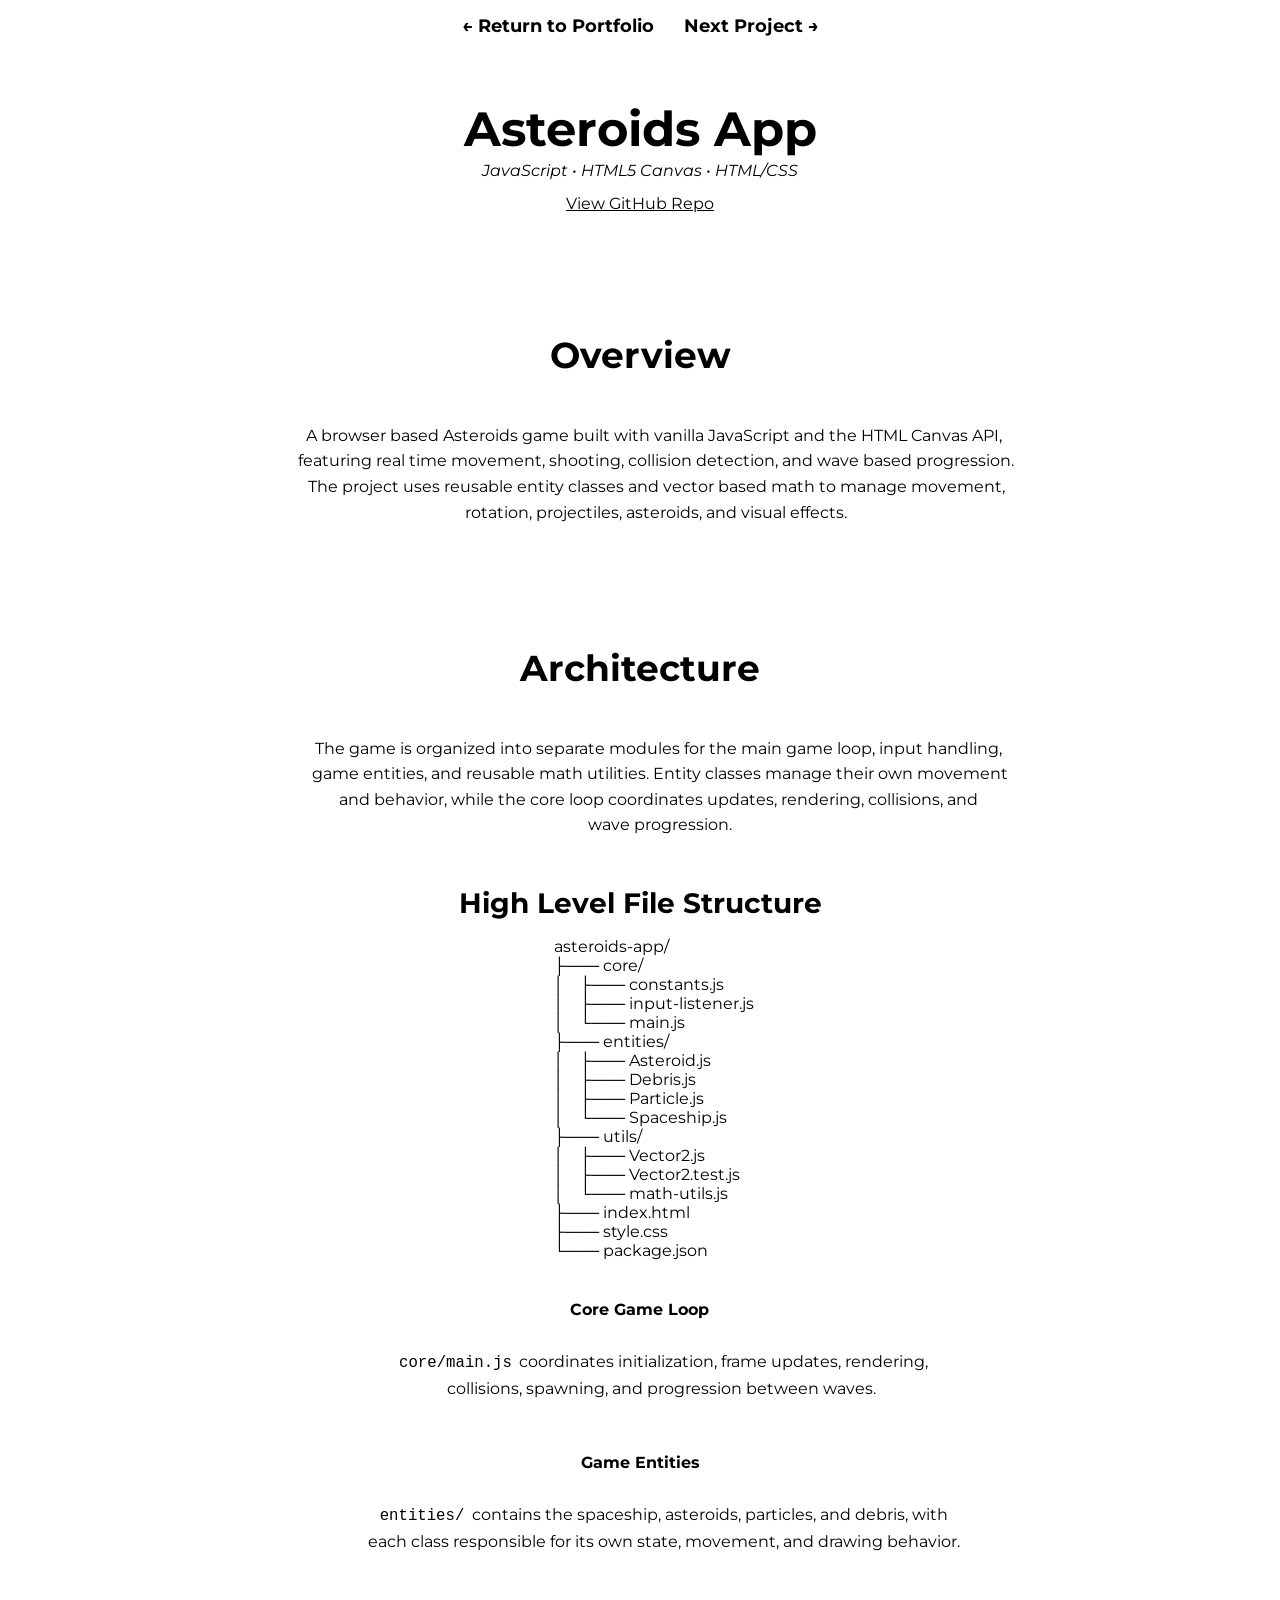
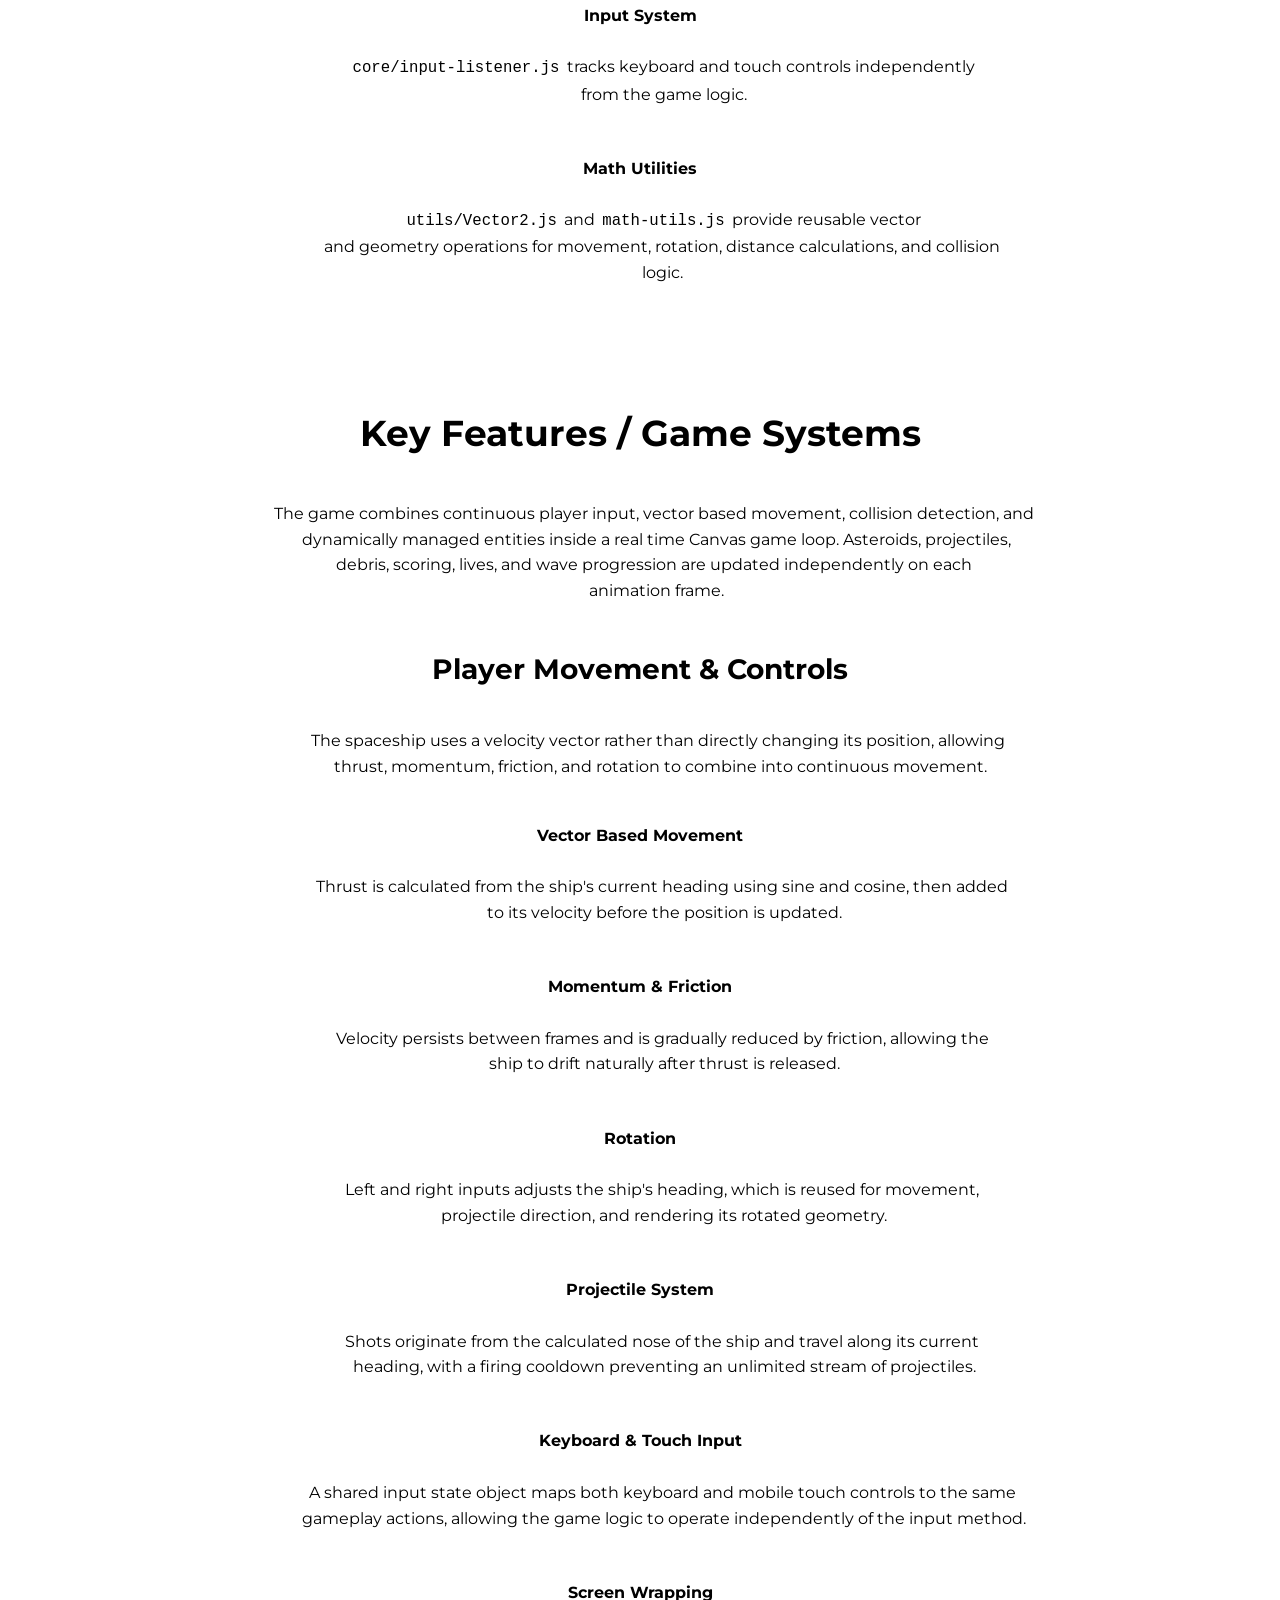
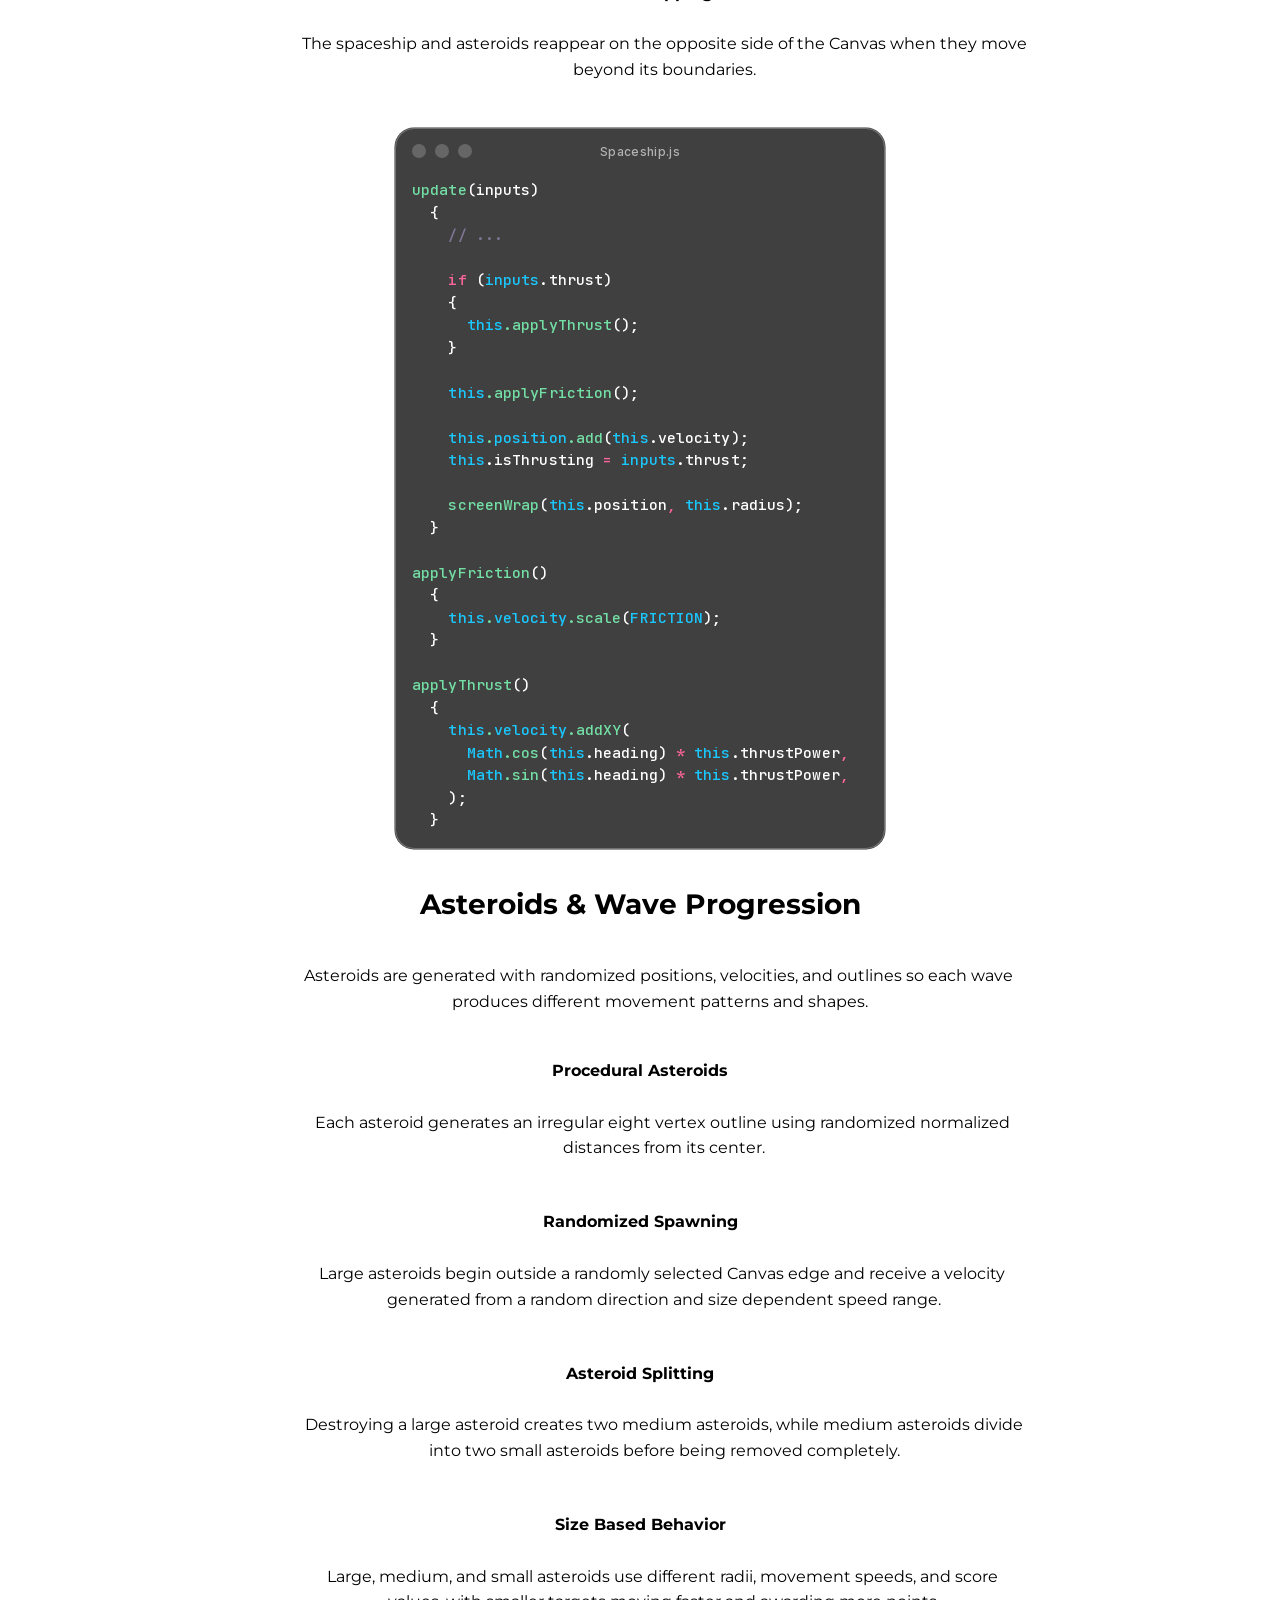
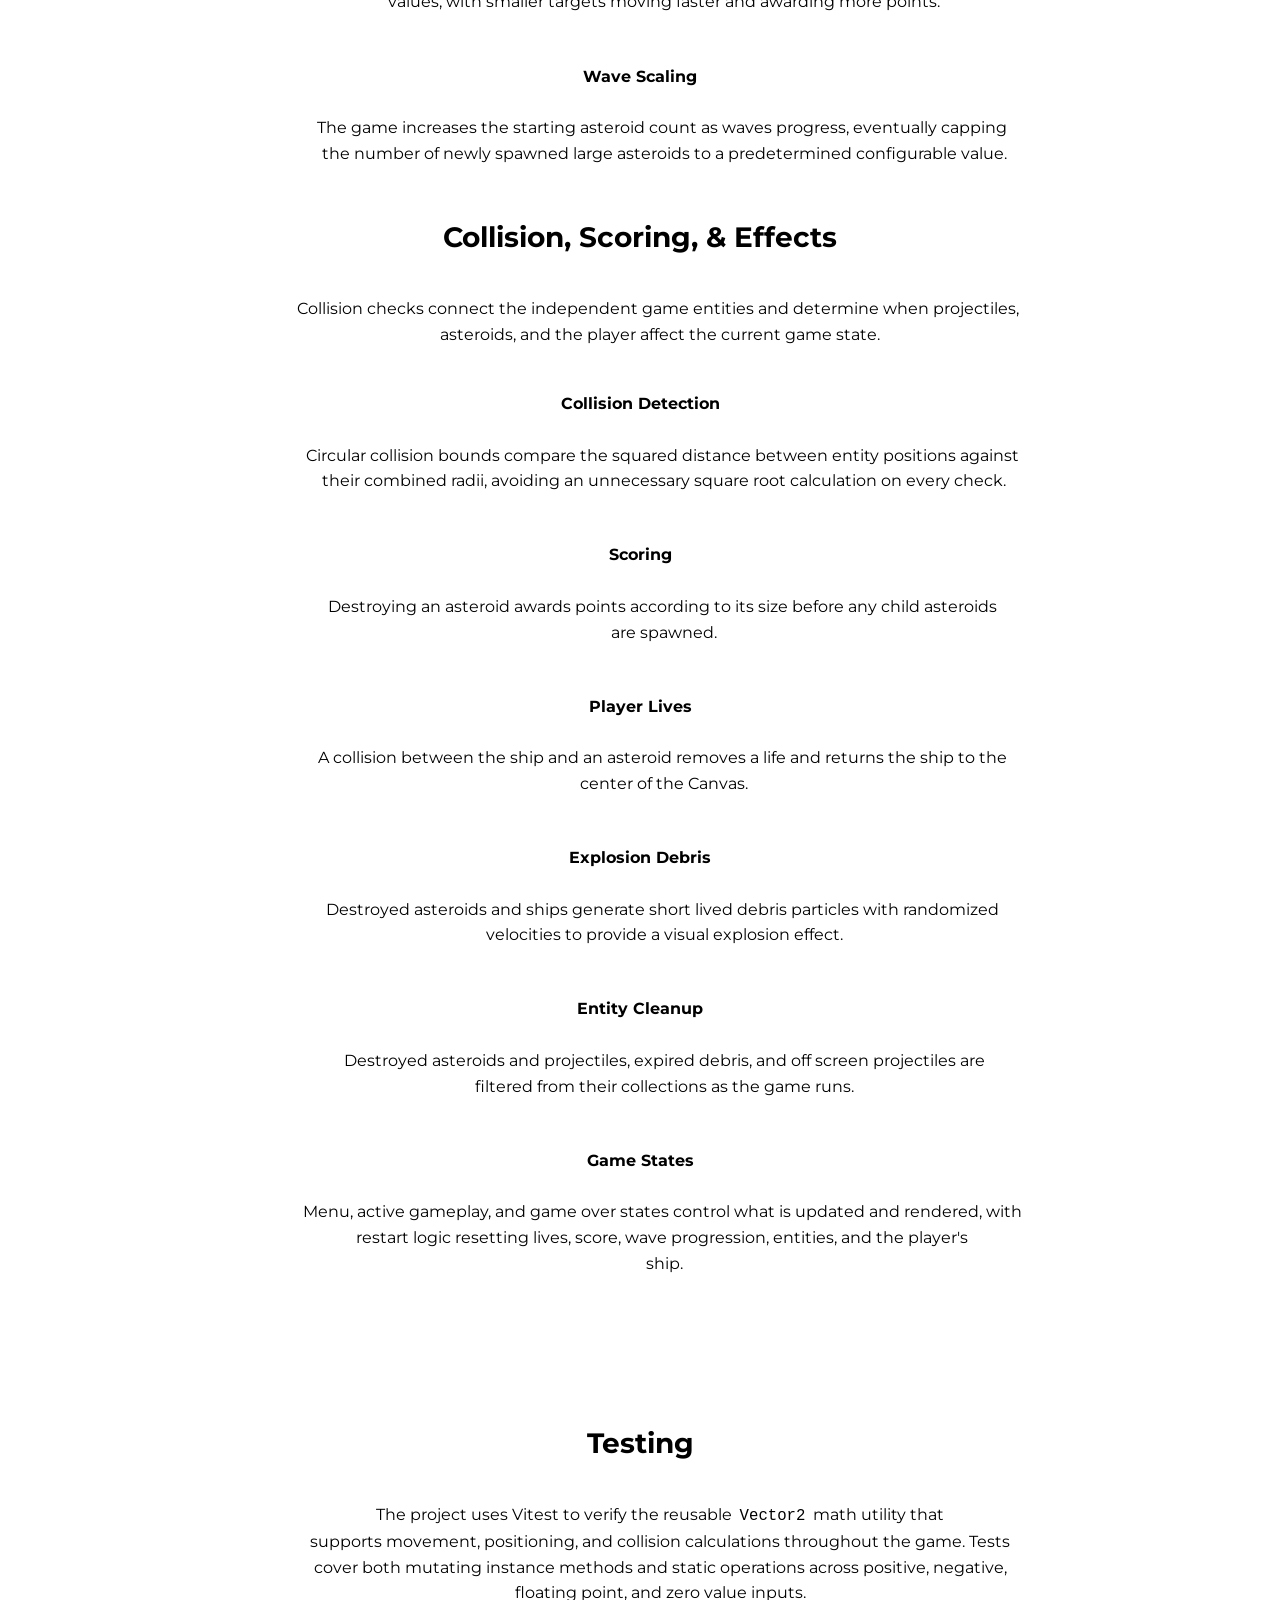
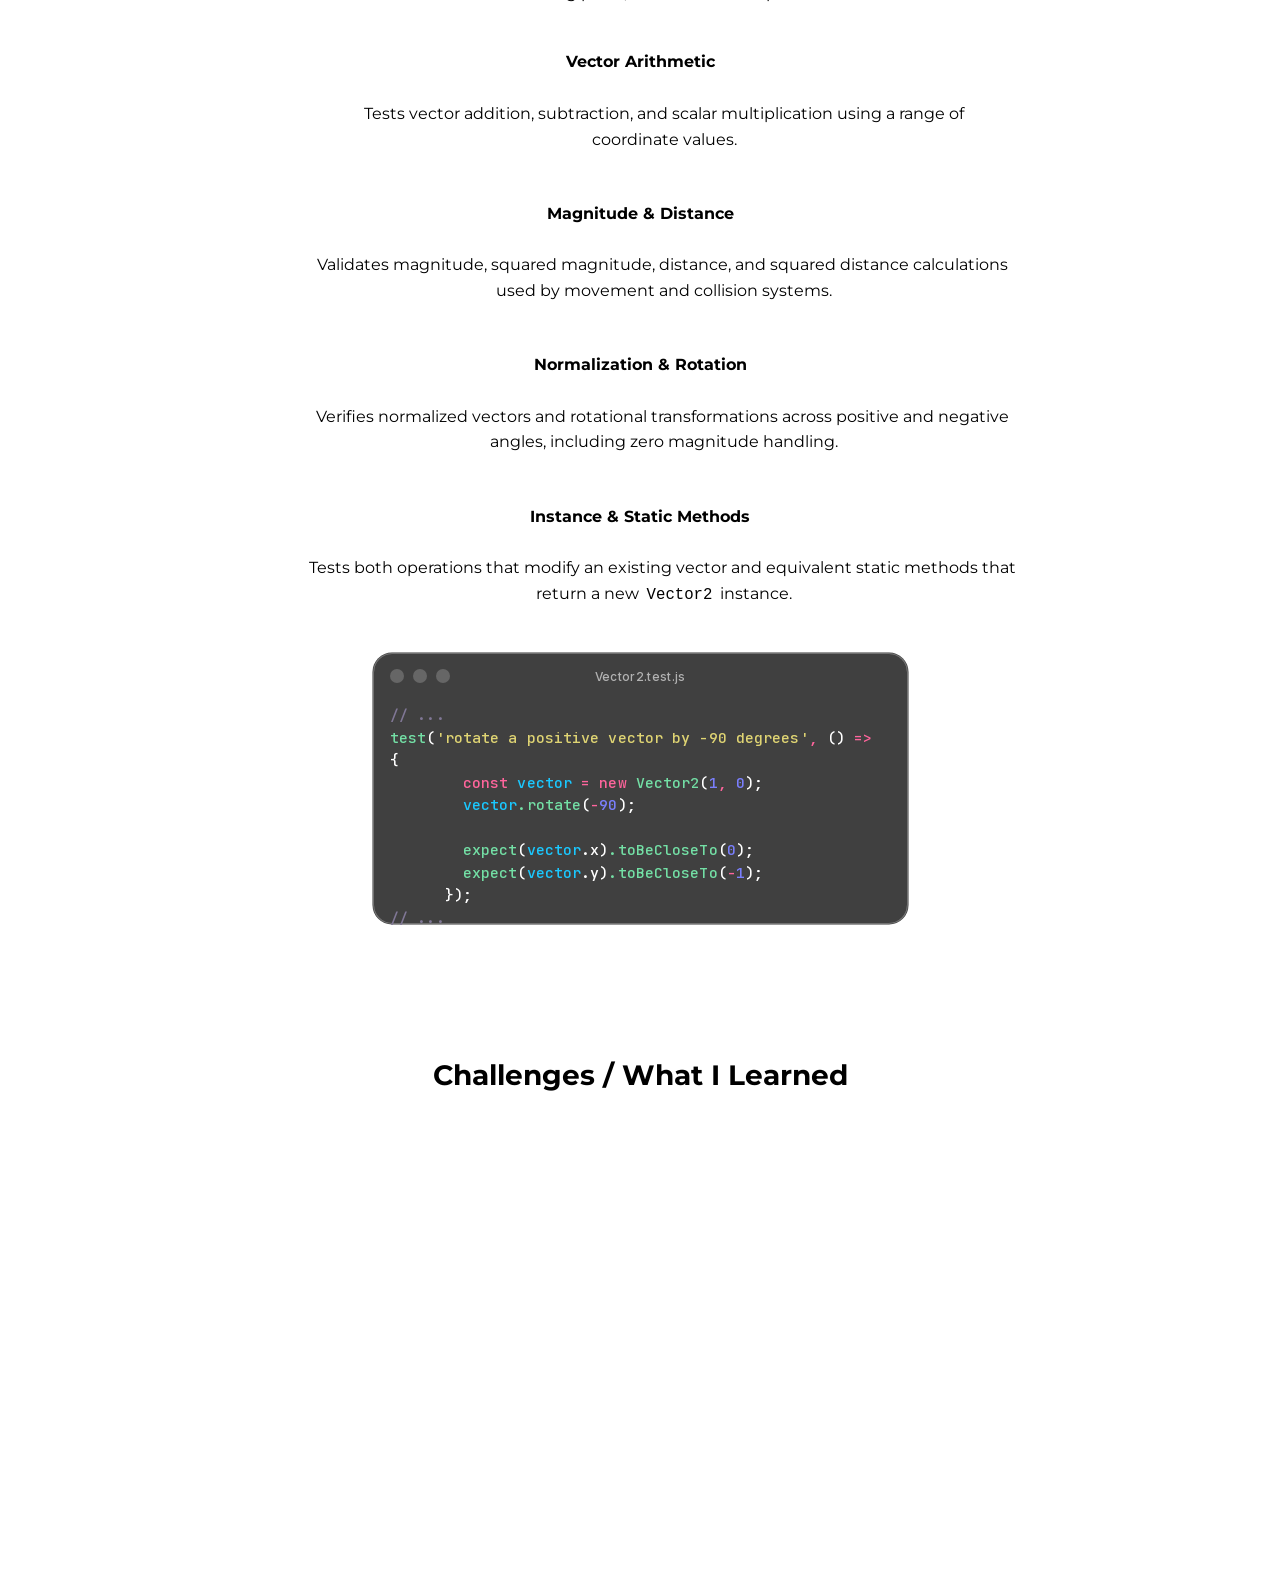
==== asteroids-app.html @ a0d10f57 "end of work session, implemented 2 new project pages." ====
<!DOCTYPE html>
<html lang="en">
  <head>
  <meta charset="utf-8">
  <title>Adrien Ponce Portfolio</title>
  <meta name="description" content="">
  <meta name="viewport" content="width=device-width, initial-scale=1.0">
  <link rel="preconnect" href="https://fonts.googleapis.com">
  <link rel="preconnect" href="https://fonts.gstatic.com" crossorigin>
  <link href="https://fonts.googleapis.com/css2?family=Montserrat&display=swap" rel="stylesheet">
  <link rel="stylesheet" href="css/base.css">
  <link rel="stylesheet" href="css/projects.css">
  </head>
  <body id="top">
    <nav> 
      <ul class="nav-links">
        <li>
          <a href="index.html">← Return to Portfolio</a>
        </li>
        <li>
          <a href="">Next Project →</a>
        </li>
      </ul>
    </nav>

    <header class="section centered-section header">
      <h1>Asteroids App</h1>
      <p><i>JavaScript • HTML5 Canvas • HTML/CSS</i></p>
      <span class="quick-links">
        <a 
          href="https://github.com/ponceae/asteroids-app" 
          target="_blank" 
          rel="noopener noreferrer"
        >
          View GitHub Repo
        </a>
      </span>
      <!-- <video autoplay muted loop playsinline>
        <source src="src/media/cli_blackjack_short_demo.mp4">
      </video> -->
    </header>

    <section class="section centered-section overview">
      <h2>Overview</h2>
      <p>
        A browser based Asteroids game built with vanilla JavaScript and the HTML Canvas API, 
        featuring real time movement, shooting, collision detection, and wave based progression.
        The project uses reusable entity classes and vector based math to manage movement,
        rotation, projectiles, asteroids, and visual effects.
      </p>
    </section>

    <section class="section centered-section architecture">
      <div class="feature-group">
        <h2>Architecture</h2>
        <p>
          The game is organized into separate modules for the main game loop, input handling, 
          game entities, and reusable math utilities. Entity classes manage their own movement
          and behavior, while the core loop coordinates updates, rendering, collisions, and 
          wave progression.
        </p>

        <h3>High Level File Structure</h3>
      <pre class="pre-format">
        asteroids-app/
        ├─── core/
        │    ├─── constants.js 
        │    ├─── input-listener.js 
        │    └─── main.js
        ├─── entities/ 
        │    ├─── Asteroid.js 
        │    ├─── Debris.js 
        │    ├─── Particle.js 
        │    └─── Spaceship.js 
        ├─── utils/
        │    ├─── Vector2.js 
        │    ├─── Vector2.test.js 
        │    └─── math-utils.js
        ├─── index.html 
        ├─── style.css 
        └─── package.json
      </pre>
        <div class="feature-item">
          <h4>Core Game Loop</h4>
          <p>
            <code>core/main.js</code> coordinates initialization, frame updates, rendering, 
            collisions, spawning, and progression between waves. 
          </p>
        </div>

        <div class="feature-item">
          <h4>Game Entities</h4>
          <p>
            <code>entities/</code> contains the spaceship, asteroids, particles, and debris, with 
            each class responsible for its own state, movement, and drawing behavior.
          </p>
        </div>

        <div class="feature-item">
          <h4>Input System</h4>
          <p>
            <code>core/input-listener.js</code> tracks keyboard and touch controls independently 
            from the game logic.
          </p>
        </div>

        <div class="feature-item">
          <h4>Math Utilities</h4>
          <p>
            <code>utils/Vector2.js</code> and <code>math-utils.js</code> provide reusable vector 
            and geometry operations for movement, rotation, distance calculations, and collision 
            logic. 
          </p>
        </div>
      </div>
    </section>

    <section class="section centered-section features">
      <h2>Key Features / Game Systems</h2>
      <p>
        The game combines continuous player input, vector based movement, collision detection, and 
        dynamically managed entities inside a real time Canvas game loop. Asteroids, projectiles,
        debris, scoring, lives, and wave progression are updated independently on each 
        animation frame.
      </p>
      <div class="feature-group">
        <h3>Player Movement & Controls</h3>
        <p>
          The spaceship uses a velocity vector rather than directly changing its position, allowing 
          thrust, momentum, friction, and rotation to combine into continuous movement.
        </p>

        <div class="feature-item">
          <h4>Vector Based Movement</h4>
          <p>
            Thrust is calculated from the ship's current heading using sine and cosine, then added 
            to its velocity before the position is updated.
          </p>
        </div>

        <div class="feature-item">
          <h4>Momentum & Friction</h4>
          <p>
            Velocity persists between frames and is gradually reduced by friction, allowing the 
            ship to drift naturally after thrust is released.
          </p>
        </div>

        <div class="feature-item">
          <h4>Rotation</h4>
          <p>
            Left and right inputs adjusts the ship's heading, which is reused for movement, 
            projectile direction, and rendering its rotated geometry.
          </p>
        </div>

        <div class="feature-item">
          <h4>Projectile System</h4>
          <p>
            Shots originate from the calculated nose of the ship and travel along its current 
            heading, with a firing cooldown preventing an unlimited stream of projectiles.
          </p>
        </div>

        <div class="feature-item">
          <h4>Keyboard & Touch Input</h4>
          <p>
            A shared input state object maps both keyboard and mobile touch controls to the same 
            gameplay actions, allowing the game logic to operate independently of the input method.
          </p>
        </div>

        <div class="feature-item">
          <h4>Screen Wrapping</h4>
          <p>
            The spaceship and asteroids reappear on the opposite side of the Canvas when they move
            beyond its boundaries.
          </p>
        </div>
      </div>
      
      <img 
        class="code-snippet"
        src="src/media/spaceship_snippet.svg"
        alt="JavaScript Spaceship update() method"
      />

      <div class="feature-group">
        <h3>Asteroids & Wave Progression</h3>
        <p>
          Asteroids are generated with randomized positions, velocities, and outlines so each wave 
          produces different movement patterns and shapes.
        </p>

        <div class="feature-item">
          <h4>Procedural Asteroids</h4>
          <p>
            Each asteroid generates an irregular eight vertex outline using randomized normalized 
            distances from its center.
          </p>
        </div>

        <div class="feature-item">
          <h4>Randomized Spawning</h4>
          <p>
            Large asteroids begin outside a randomly selected Canvas edge and receive a velocity 
            generated from a random direction and size dependent speed range.
          </p>
        </div>

        <div class="feature-item">
          <h4>Asteroid Splitting</h4>
          <p>
            Destroying a large asteroid creates two medium asteroids, while medium asteroids divide
            into two small asteroids before being removed completely.
          </p>
        </div>

        <div class="feature-item">
          <h4>Size Based Behavior</h4>
          <p>
            Large, medium, and small asteroids use different radii, movement speeds, and score 
            values, with smaller targets moving faster and awarding more points.
          </p>
        </div>

        <div class="feature-item">
          <h4>Wave Scaling</h4>
          <p>
            The game increases the starting asteroid count as waves progress, eventually capping 
            the number of newly spawned large asteroids to a predetermined configurable value.
          </p>
        </div>
      </div>

      <div class="feature-group">
        <h3>Collision, Scoring, & Effects</h3>
        <p>
          Collision checks connect the independent game entities and determine when projectiles, 
          asteroids, and the player affect the current game state.
        </p>

        <div class="feature-item">
          <h4>Collision Detection</h4>
          <p>
            Circular collision bounds compare the squared distance between entity positions against 
            their combined radii, avoiding an unnecessary square root calculation on every check.
          </p>
        </div>

        <div class="feature-item">
          <h4>Scoring</h4>
          <p>
            Destroying an asteroid awards points according to its size before any child asteroids 
            are spawned.
          </p>
        </div>

        <div class="feature-item">
          <h4>Player Lives</h4>
          <p>
            A collision between the ship and an asteroid removes a life and returns the ship to the 
            center of the Canvas.
          </p>
        </div>

        <div class="feature-item">
          <h4>Explosion Debris</h4>
          <p>
            Destroyed asteroids and ships generate short lived debris particles with randomized 
            velocities to provide a visual explosion effect.
          </p>
        </div>

        <div class="feature-item">
          <h4>Entity Cleanup</h4>
          <p>
            Destroyed asteroids and projectiles, expired debris, and off screen projectiles are
            filtered from their collections as the game runs.
          </p>
        </div>

        <div class="feature-item">
          <h4>Game States</h4>
          <p>
            Menu, active gameplay, and game over states control what is updated and rendered, with 
            restart logic resetting lives, score, wave progression, entities, and the player's 
            ship.
          </p>
        </div>
      </div>
    </section>
    
    <section class="section centered-section testing">
      <div class="feature-group">
        <h3>Testing</h3>
        <p>
          The project uses Vitest to verify the reusable <code>Vector2</code> math utility that
          supports movement, positioning, and collision calculations throughout the game. Tests
          cover both mutating instance methods and static operations across positive, negative,
          floating point, and zero value inputs.
        </p>

        <div class="feature-item">
          <h4>Vector Arithmetic</h4>
          <p>
            Tests vector addition, subtraction, and scalar multiplication using a range of
            coordinate values.
          </p>
        </div>

        <div class="feature-item">
          <h4>Magnitude & Distance</h4>
          <p>
            Validates magnitude, squared magnitude, distance, and squared distance calculations 
            used by movement and collision systems.
          </p>
        </div>

        <div class="feature-item">
          <h4>Normalization & Rotation</h4>
          <p>
            Verifies normalized vectors and rotational transformations across positive and negative 
            angles, including zero magnitude handling.
          </p>
        </div>

        <div class="feature-item">
          <h4>Instance & Static Methods</h4>
          <p>
            Tests both operations that modify an existing vector and equivalent static methods that 
            return a new <code>Vector2</code> instance.
          </p>
        </div>
      </div>
      <img 
        class="code-snippet"
        src="src/media/vector2_test_snippet.svg"
        alt="JavaScript Vitest test rotation snippet"
      />
    </section>

    <section class="section centered-section conclusion">
      <div class="challenges">
        <h3>Challenges / What I Learned</h3>
        <h4></h4>
        <p>

        </p>
        <h4></h4>
        <p>

        </p>
        <h4></h4>
        <p>
          
        </p>
      </div>
    </section>
  </body>
  </html>
---- css/base.css ----
/* 
+==============+
  -- GLOBAL -- 
+==============+ 
*/

*,
*::before,
*::after {
  box-sizing: border-box;
}

html, 
body {
  height: 100%;
}

body {
  display: flex;
  flex-direction: column;
  margin: 0;
  padding: 0;
  font-family: 'Montserrat', sans-serif;
}

/* 
+=================+
  -- TYPOGRAPHY -- 
+=================+ 
*/

h1 {
  font-size: 48px;
  margin: 0;
}

h2 {
  font-size: 36px;
  margin-bottom: 20px;
}

h3 {
  font-size: 28px;
  margin-bottom: 20px;
}

h1,
h2,
h3 {
  line-height: 1.2;
}

p {
  line-height: 1.6;
}

h1, 
h2,
h3,
p {
  text-align: center;
}

/* 
+==================+
  -- NAVIGATION -- 
+==================+ 
*/

nav {
  background: white;
  padding: 12px 20px;
  text-align: center;
}

.nav-links {
  display: flex;
  align-items: center;
  justify-content: center;
  gap: 30px;
  list-style: none;
  margin: 0;    
  padding: 0;
}

.nav-links a {
  color: black;
  font-size: 18px;
  font-weight: bold;
  line-height: 1.6;
  text-decoration: none;
  transition: color 0.1s ease;
}

/* 
+==============+
  -- LAYOUT -- 
+==============+ 
*/

.centered-section {
  display: flex;
  flex-direction: column;
  justify-content: center;
  align-items: center;
}

.quick-links {
  display: flex;
  flex-direction: column;
  align-items: center;
}

.quick-links a {
  color: black;
  padding: 10px;
}

.quick-links a:hover {
  color: rgb(36, 36, 255);
}

/* 
+==============+
  -- MOBILE -- 
+==============+ 
*/

@media screen and (max-width: 500px) {
  h1 {
    font-size: 32px;
  }

  h2 {
    font-size: 24px;
  }

  h3 {
    font-size: 20px;
  }

  p {
    font-size: 14px;
  }
}
---- css/projects.css ----
/* 
+==============+
  -- GLOBAL -- 
+==============+ 
*/

html {
  scroll-behavior: smooth;
}

code {
  font-family: Consolas, monospace;
  font-size: 0.98rem;
  padding: 0 0.2rem 0.25rem;
  border-radius: 4px;
}

h4 {
  margin: 0;
}

/* 
+================+
  -- SECTIONS -- 
+================+ 
*/

.architecture p,
.overview p,
.features p,
.testing p,
.conclusion p,
.session-man p {
  white-space: pre-wrap;
}

.section {
  padding-block: 3rem;
}

.section h2 {
  margin: 0 0 1.25rem;
}

.section h3 {
  margin: 1.5rem 0 1rem;
}

.section h4 {
  margin: 1rem 0 0.25rem;
}

.section p {
  margin: 0;
  padding: 0;
}

.section video {
  height: 400px;
  width: auto;
}

/* 
+================+
  -- FEATURES -- 
+================+ 
*/

.feature-group {
  display: flex;
  flex-direction: column;
  align-items: center;
}

.feature-item {
  display: flex;
  flex-direction: column;
  align-items: center;
  margin: 5px;
}

.challenges {
  display: flex;
  flex-direction: column;
  align-items: center;
  gap: 1.5rem;
}

/* 
+=============+
  -- MEDIA -- 
+=============+ 
*/

.code_snippet {
  display: block;
  width: 100%;
  max-width: 800px;
  height: auto;
  margin-top: 1.5rem;
}

.pre-format {
  display: flex;
  flex-direction: column;
  margin: 0;
  padding: 0;
  font-family: 'Montserrat', sans-serif;
}

/* 
+============+
  -- NAVS -- 
+============+ 
*/

.quick-links {
  padding-bottom: 15px;
}

.bt-top a {
  text-decoration: none;
  font-size: 1.3rem;
}
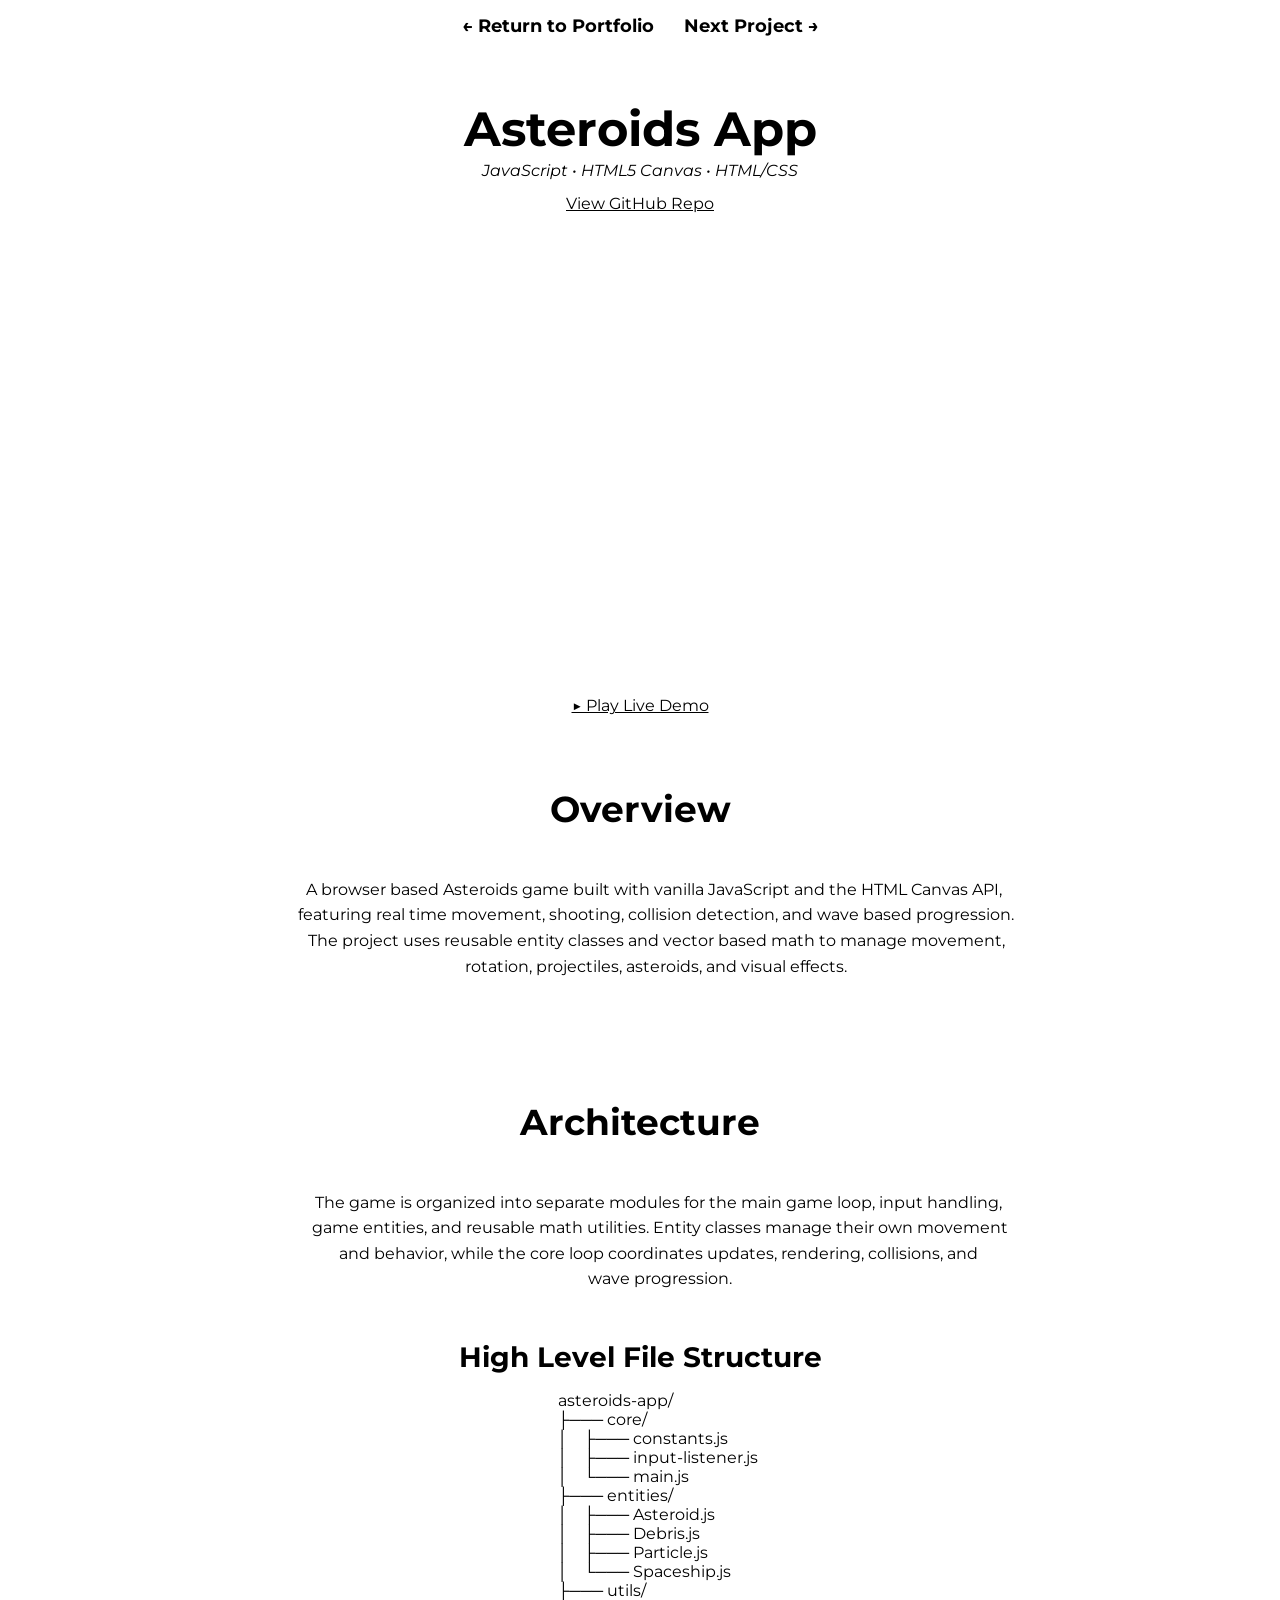
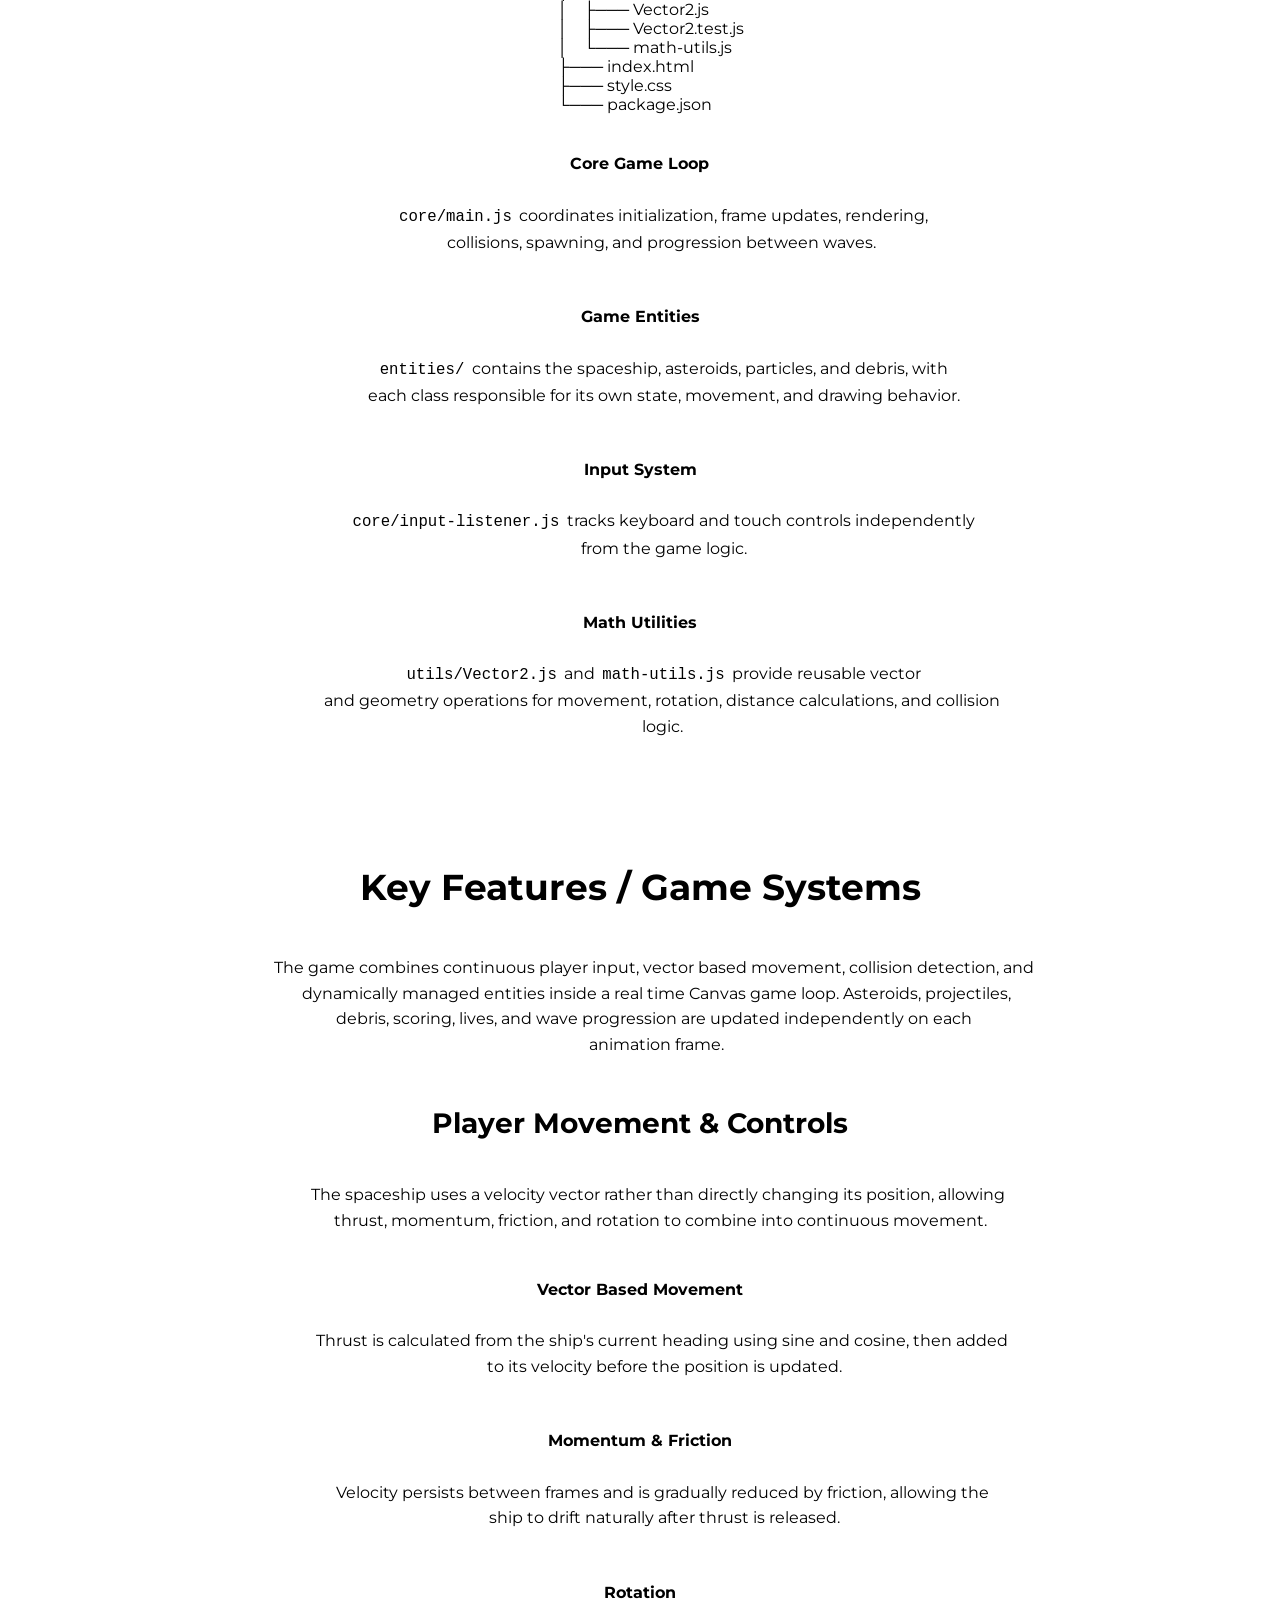
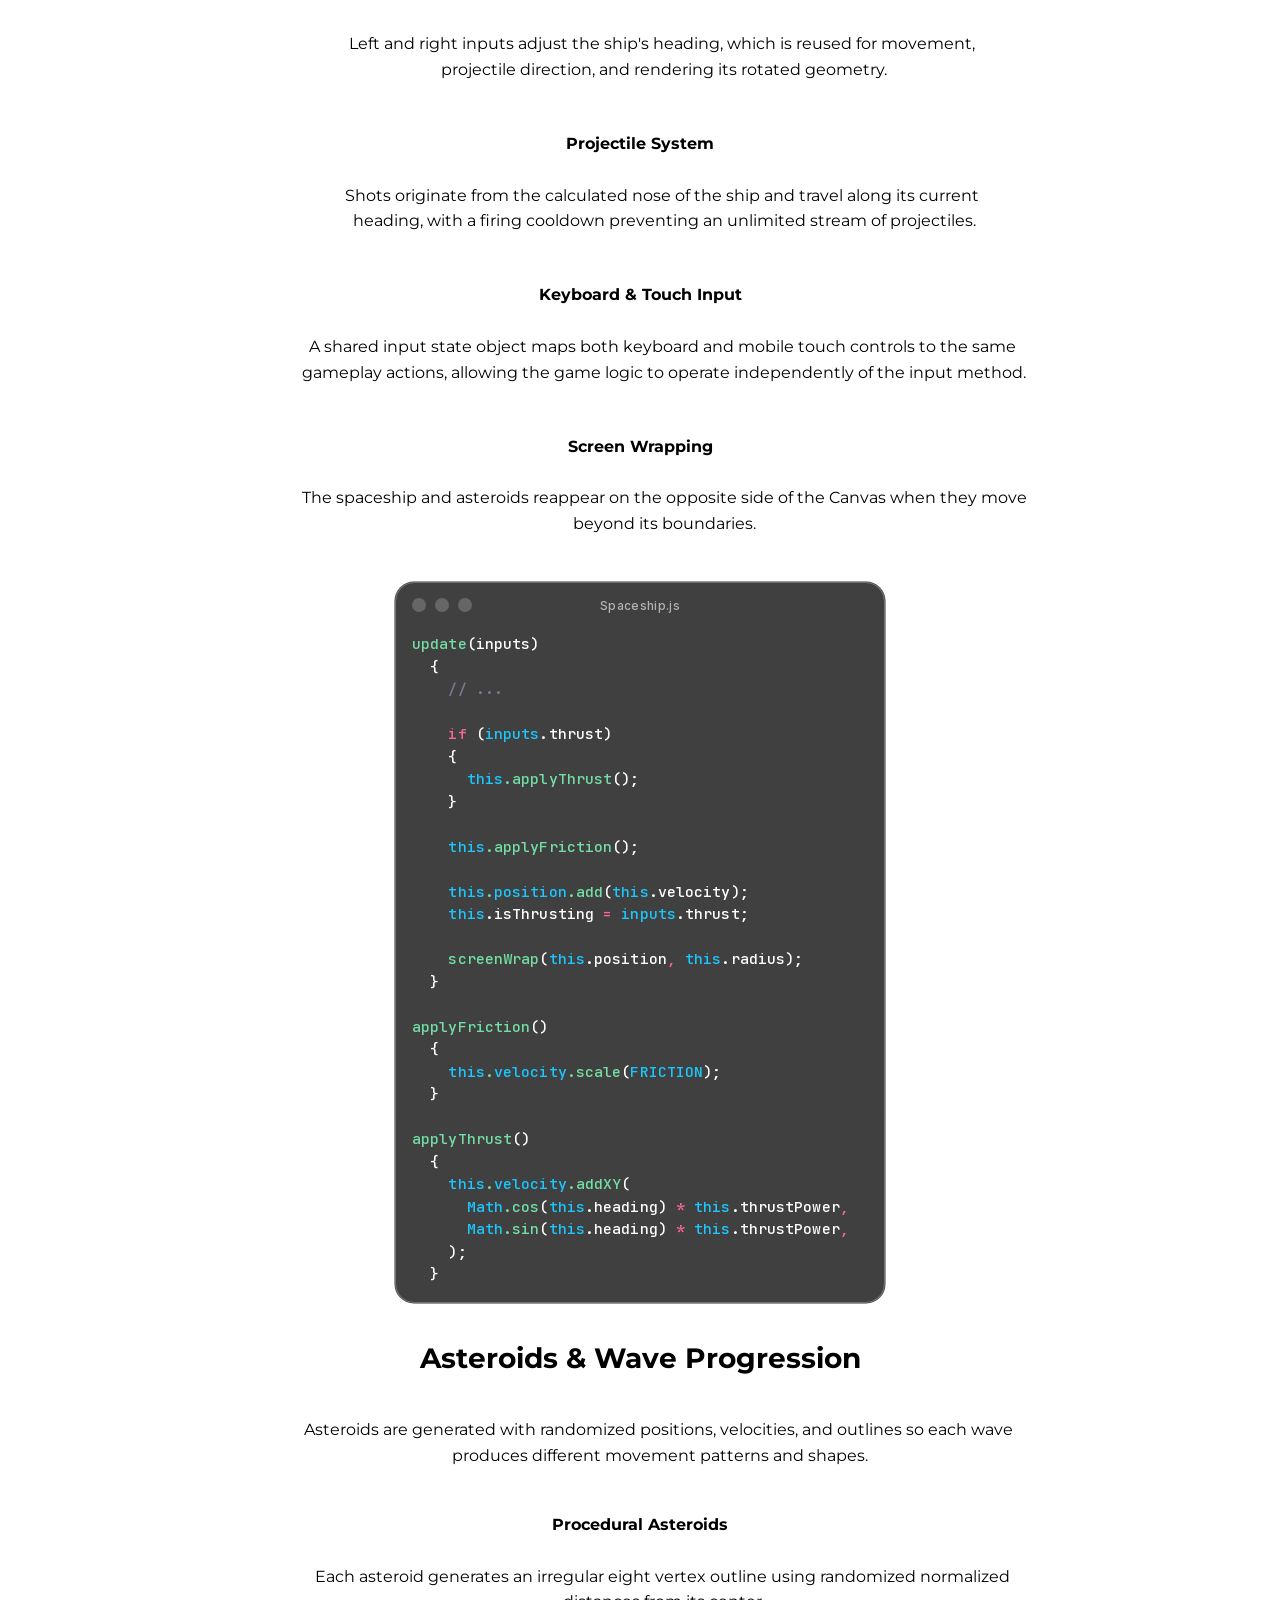
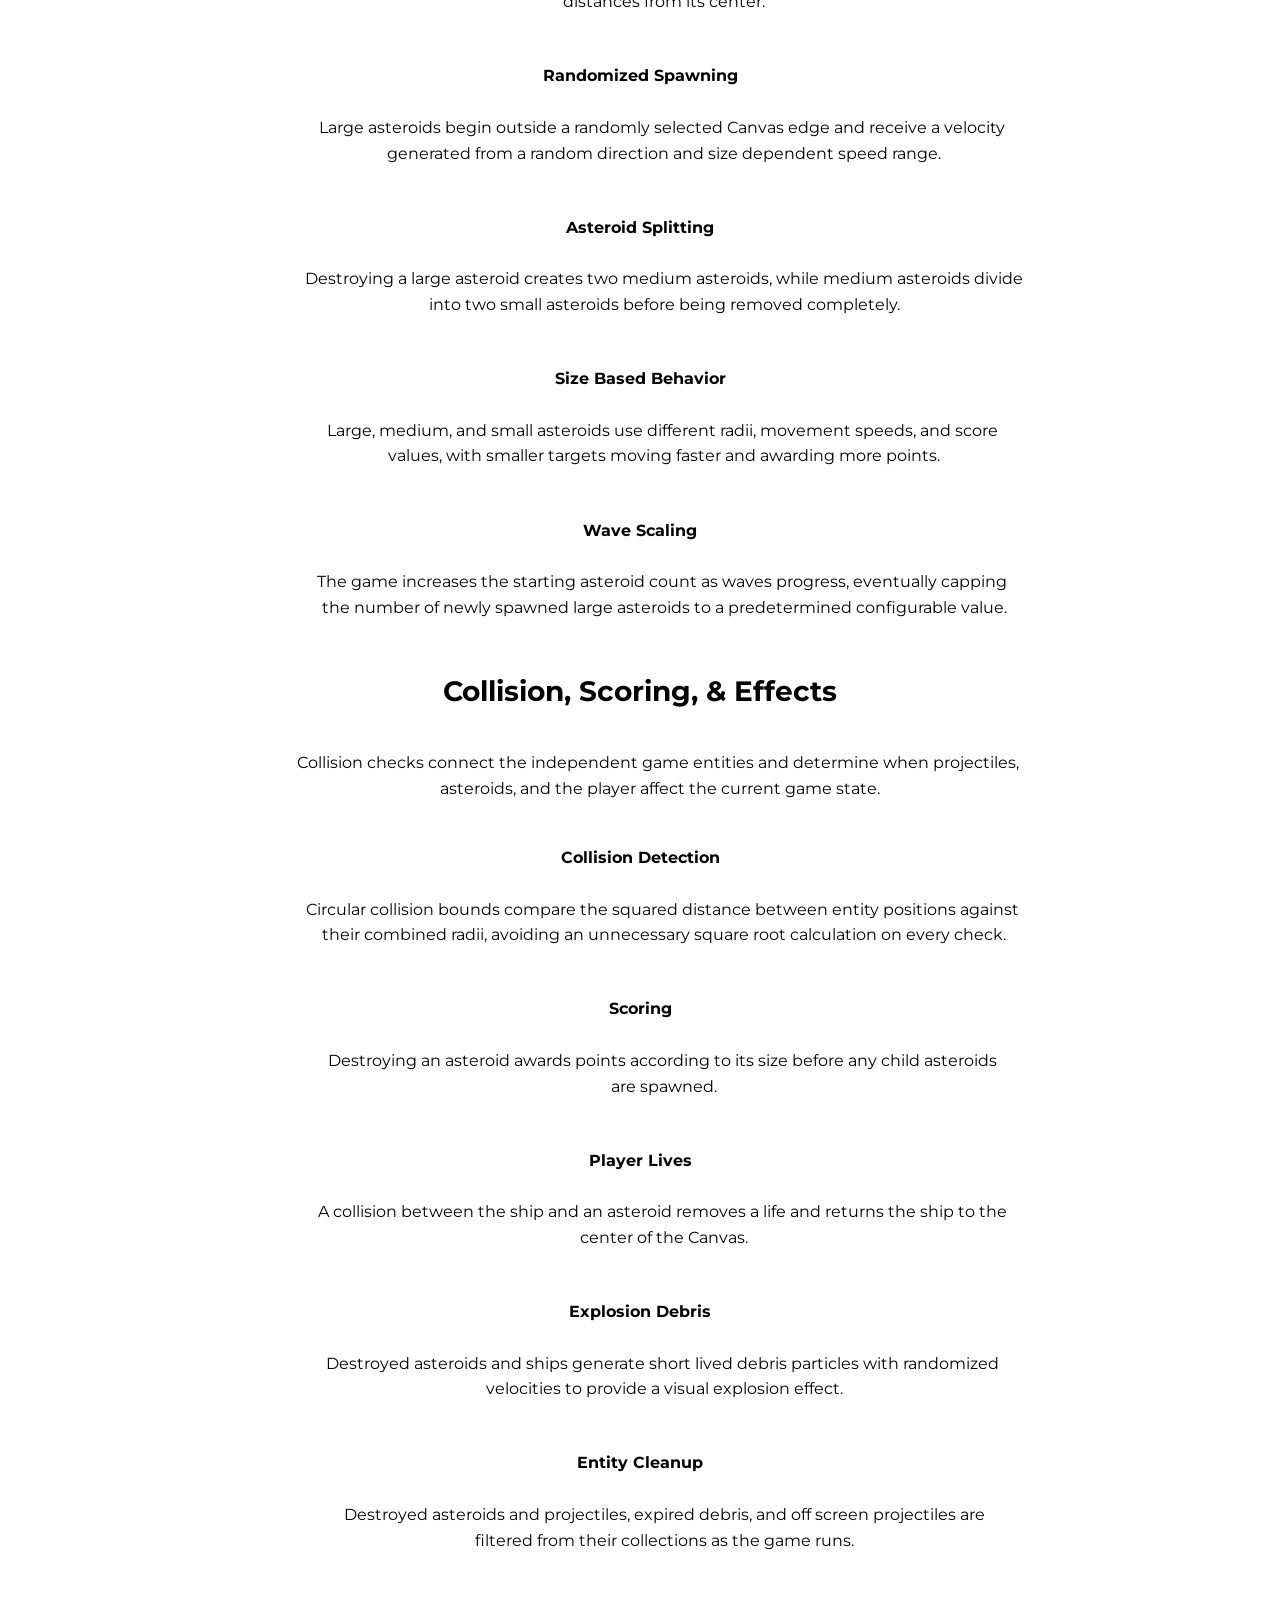
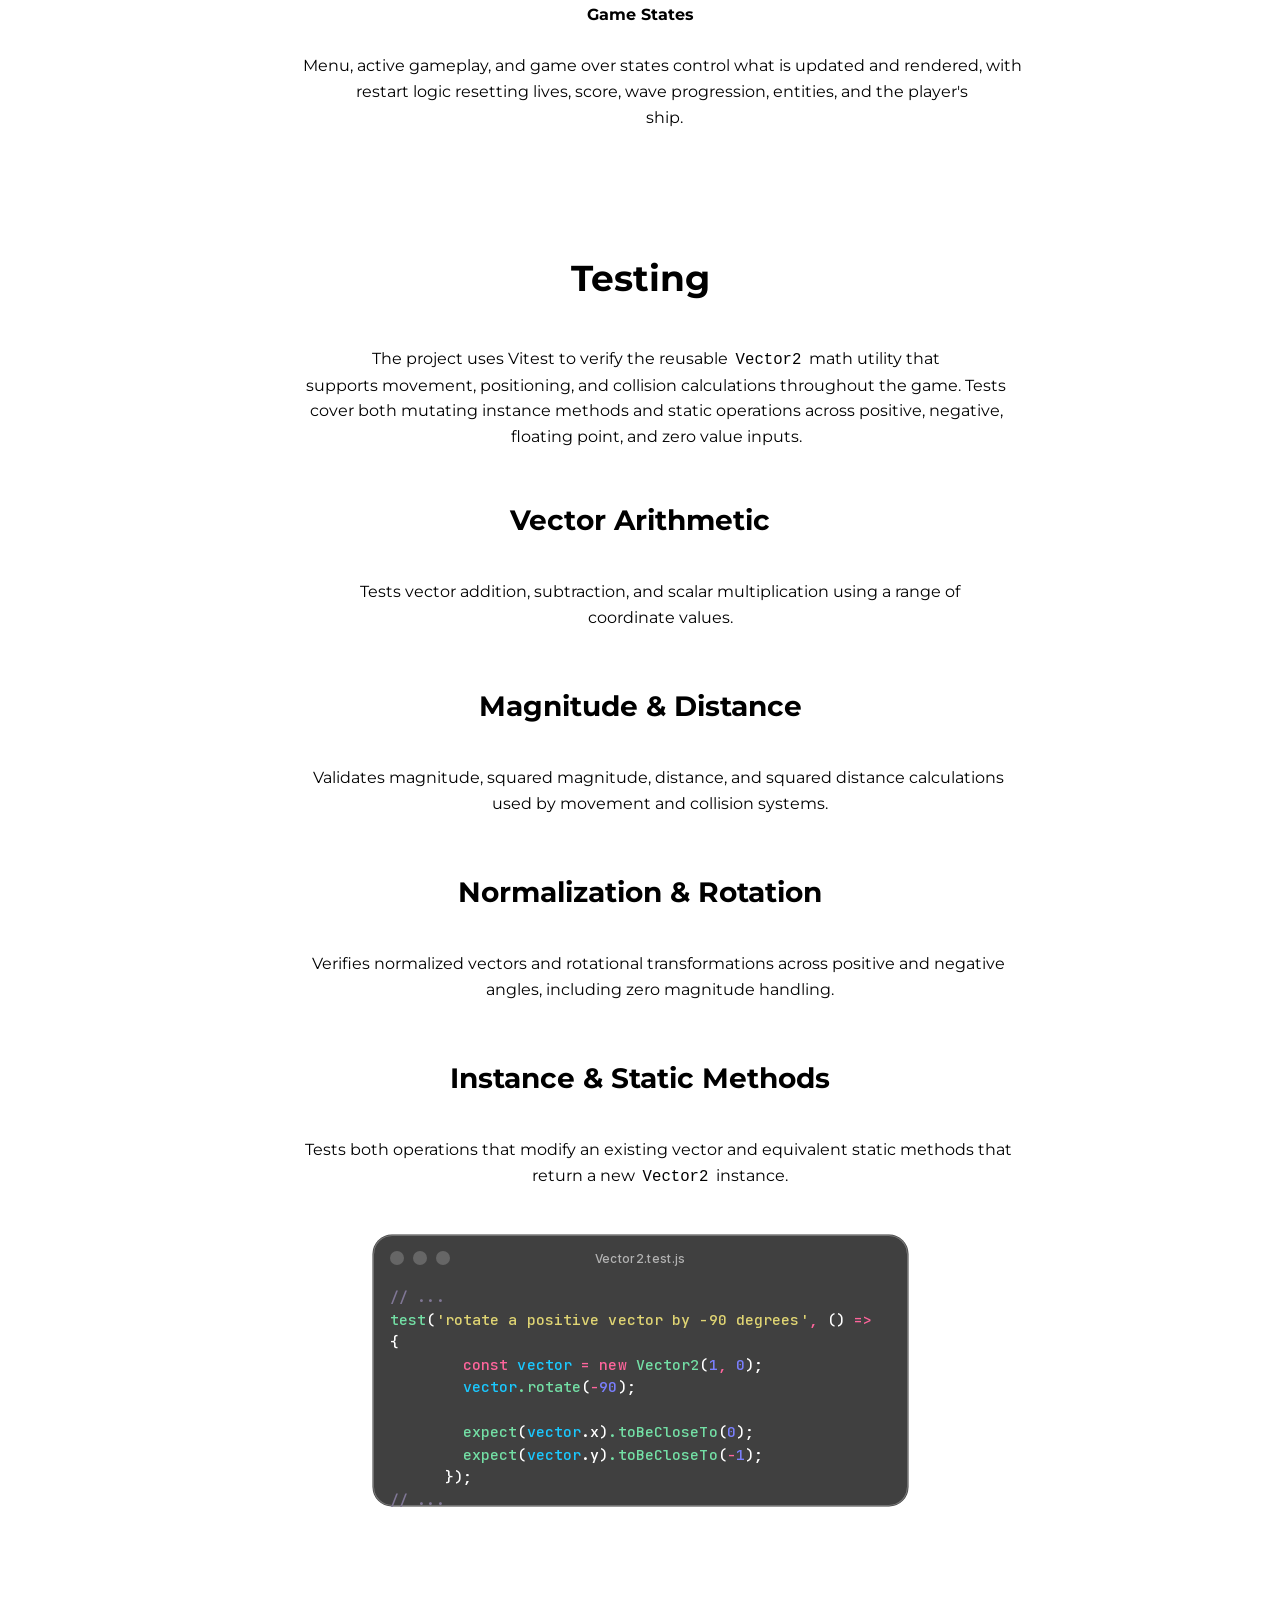
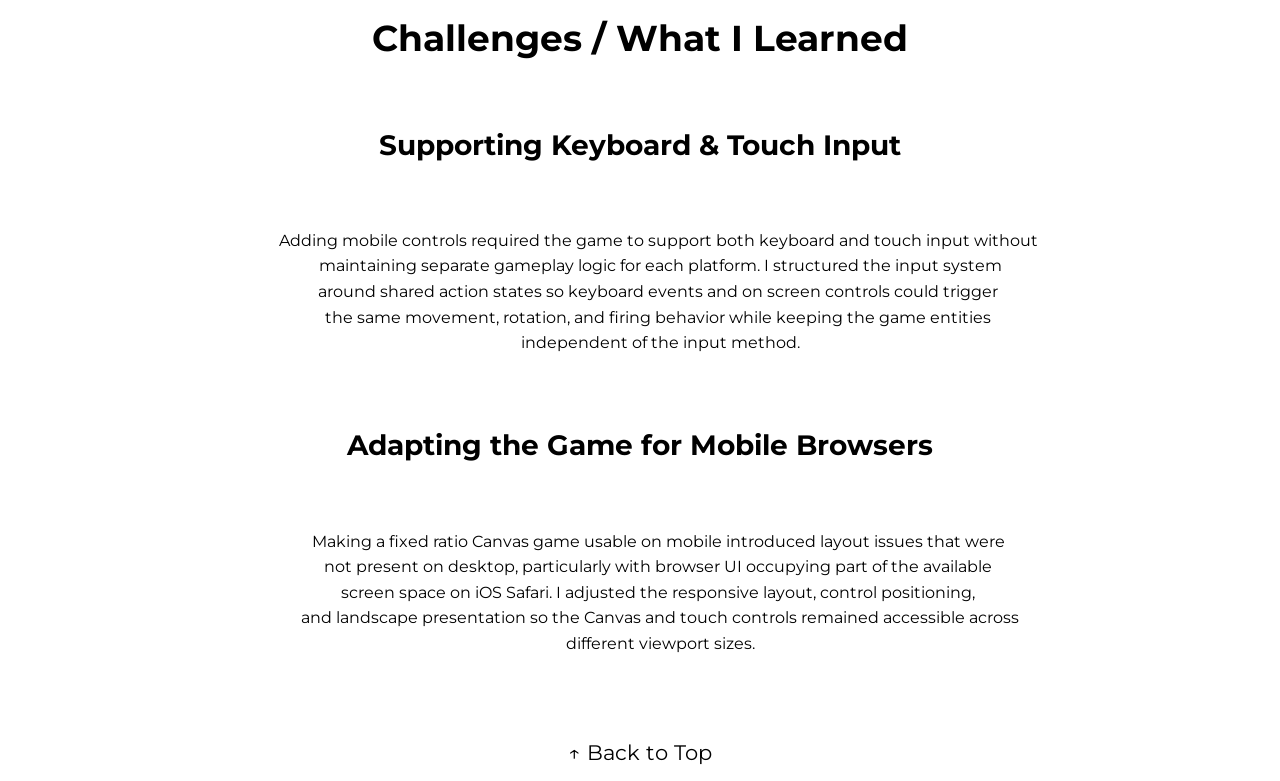
==== commit 3986710f: "finished asteroids page, working on soccer page." ====
--- a/asteroids-app.html
+++ b/asteroids-app.html
@@ -35,10 +35,20 @@
           View GitHub Repo
         </a>
       </span>
-      <!-- <video autoplay muted loop playsinline>
-        <source src="src/media/cli_blackjack_short_demo.mp4">
-      </video> -->
+      <video autoplay muted loop playsinline>
+        <source src="src/media/asteroids-app-demo.mp4">
+      </video>
     </header>
+
+    <span class="quick-links">
+      <a
+        href="https://ponceae.github.io/asteroids-app/"
+        target="_blank" 
+        rel="noopener noreferrer"
+      >
+        ▶ Play Live Demo
+      </a>
+    </span>
 
     <section class="section centered-section overview">
       <h2>Overview</h2>
@@ -61,25 +71,26 @@
         </p>
 
         <h3>High Level File Structure</h3>
-      <pre class="pre-format">
-        asteroids-app/
-        ├─── core/
-        │    ├─── constants.js 
-        │    ├─── input-listener.js 
-        │    └─── main.js
-        ├─── entities/ 
-        │    ├─── Asteroid.js 
-        │    ├─── Debris.js 
-        │    ├─── Particle.js 
-        │    └─── Spaceship.js 
-        ├─── utils/
-        │    ├─── Vector2.js 
-        │    ├─── Vector2.test.js 
-        │    └─── math-utils.js
-        ├─── index.html 
-        ├─── style.css 
-        └─── package.json
-      </pre>
+        <pre class="pre-format">
+          asteroids-app/
+          ├─── core/
+          │    ├─── constants.js 
+          │    ├─── input-listener.js 
+          │    └─── main.js
+          ├─── entities/ 
+          │    ├─── Asteroid.js 
+          │    ├─── Debris.js 
+          │    ├─── Particle.js 
+          │    └─── Spaceship.js 
+          ├─── utils/
+          │    ├─── Vector2.js 
+          │    ├─── Vector2.test.js 
+          │    └─── math-utils.js
+          ├─── index.html 
+          ├─── style.css 
+          └─── package.json
+        </pre>
+        
         <div class="feature-item">
           <h4>Core Game Loop</h4>
           <p>
@@ -149,7 +160,7 @@
         <div class="feature-item">
           <h4>Rotation</h4>
           <p>
-            Left and right inputs adjusts the ship's heading, which is reused for movement, 
+            Left and right inputs adjust the ship's heading, which is reused for movement, 
             projectile direction, and rendering its rotated geometry.
           </p>
         </div>
@@ -292,46 +303,44 @@
     </section>
     
     <section class="section centered-section testing">
-      <div class="feature-group">
-        <h3>Testing</h3>
-        <p>
-          The project uses Vitest to verify the reusable <code>Vector2</code> math utility that
-          supports movement, positioning, and collision calculations throughout the game. Tests
-          cover both mutating instance methods and static operations across positive, negative,
-          floating point, and zero value inputs.
-        </p>
-
-        <div class="feature-item">
-          <h4>Vector Arithmetic</h4>
-          <p>
-            Tests vector addition, subtraction, and scalar multiplication using a range of
-            coordinate values.
-          </p>
-        </div>
-
-        <div class="feature-item">
-          <h4>Magnitude & Distance</h4>
-          <p>
-            Validates magnitude, squared magnitude, distance, and squared distance calculations 
-            used by movement and collision systems.
-          </p>
-        </div>
-
-        <div class="feature-item">
-          <h4>Normalization & Rotation</h4>
-          <p>
-            Verifies normalized vectors and rotational transformations across positive and negative 
-            angles, including zero magnitude handling.
-          </p>
-        </div>
-
-        <div class="feature-item">
-          <h4>Instance & Static Methods</h4>
-          <p>
-            Tests both operations that modify an existing vector and equivalent static methods that 
-            return a new <code>Vector2</code> instance.
-          </p>
-        </div>
+      <h2>Testing</h2>
+      <p>
+        The project uses Vitest to verify the reusable <code>Vector2</code> math utility that
+        supports movement, positioning, and collision calculations throughout the game. Tests
+        cover both mutating instance methods and static operations across positive, negative,
+        floating point, and zero value inputs.
+      </p>
+
+      <div class="feature-item">
+        <h3>Vector Arithmetic</h3>
+        <p>
+          Tests vector addition, subtraction, and scalar multiplication using a range of
+          coordinate values.
+        </p>
+      </div>
+
+      <div class="feature-item">
+        <h3>Magnitude & Distance</h3>
+        <p>
+          Validates magnitude, squared magnitude, distance, and squared distance calculations 
+          used by movement and collision systems.
+        </p>
+      </div>
+
+      <div class="feature-item">
+        <h3>Normalization & Rotation</h3>
+        <p>
+          Verifies normalized vectors and rotational transformations across positive and negative 
+          angles, including zero magnitude handling.
+        </p>
+      </div>
+
+      <div class="feature-item">
+        <h3>Instance & Static Methods</h3>
+        <p>
+          Tests both operations that modify an existing vector and equivalent static methods that 
+          return a new <code>Vector2</code> instance.
+        </p>
       </div>
       <img 
         class="code-snippet"
@@ -342,20 +351,27 @@
 
     <section class="section centered-section conclusion">
       <div class="challenges">
-        <h3>Challenges / What I Learned</h3>
-        <h4></h4>
-        <p>
-
-        </p>
-        <h4></h4>
-        <p>
-
-        </p>
-        <h4></h4>
-        <p>
-          
-        </p>
-      </div>
-    </section>
+        <h2>Challenges / What I Learned</h2>
+        <h3>Supporting Keyboard & Touch Input</h3>
+        <p>
+          Adding mobile controls required the game to support both keyboard and touch input without 
+          maintaining separate gameplay logic for each platform. I structured the input system
+          around shared action states so keyboard events and on screen controls could trigger 
+          the same movement, rotation, and firing behavior while keeping the game entities 
+          independent of the input method.
+        </p>
+        <h3>Adapting the Game for Mobile Browsers</h3>
+        <p>
+          Making a fixed ratio Canvas game usable on mobile introduced layout issues that were 
+          not present on desktop, particularly with browser UI occupying part of the available 
+          screen space on iOS Safari. I adjusted the responsive layout, control positioning, 
+          and landscape presentation so the Canvas and touch controls remained accessible across
+          different viewport sizes.
+        </p>
+      </div>
+    </section>
+    <span class="quick-links bt-top">
+      <a href="#top">↑ Back to Top</a>
+    </span>
   </body>
   </html>
--- a/css/projects.css
+++ b/css/projects.css
@@ -30,7 +30,8 @@
 .features p,
 .testing p,
 .conclusion p,
-.session-man p {
+.session-man p,
+.data-model p {
   white-space: pre-wrap;
 }
 
@@ -92,7 +93,8 @@
 +=============+ 
 */
 
-.code_snippet {
+.code_snippet,
+.erd-diagram {
   display: block;
   width: 100%;
   max-width: 800px;
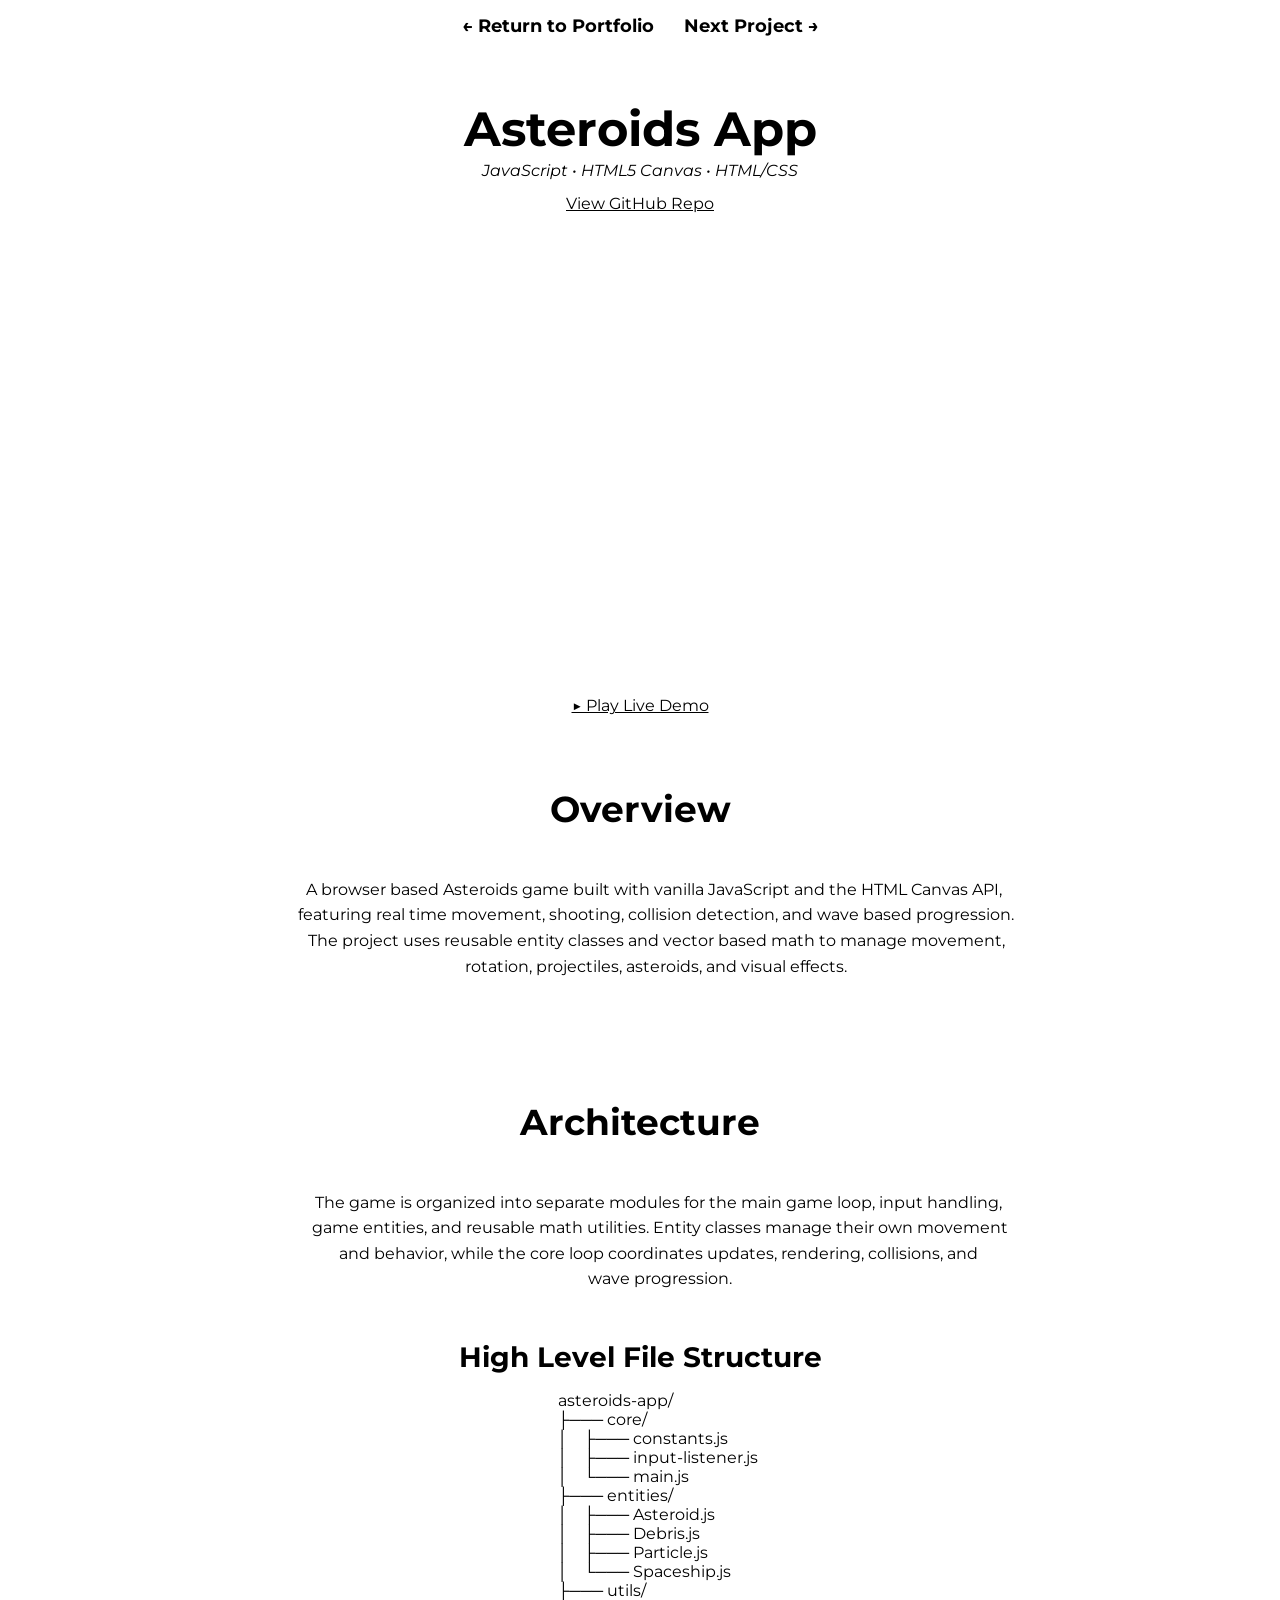
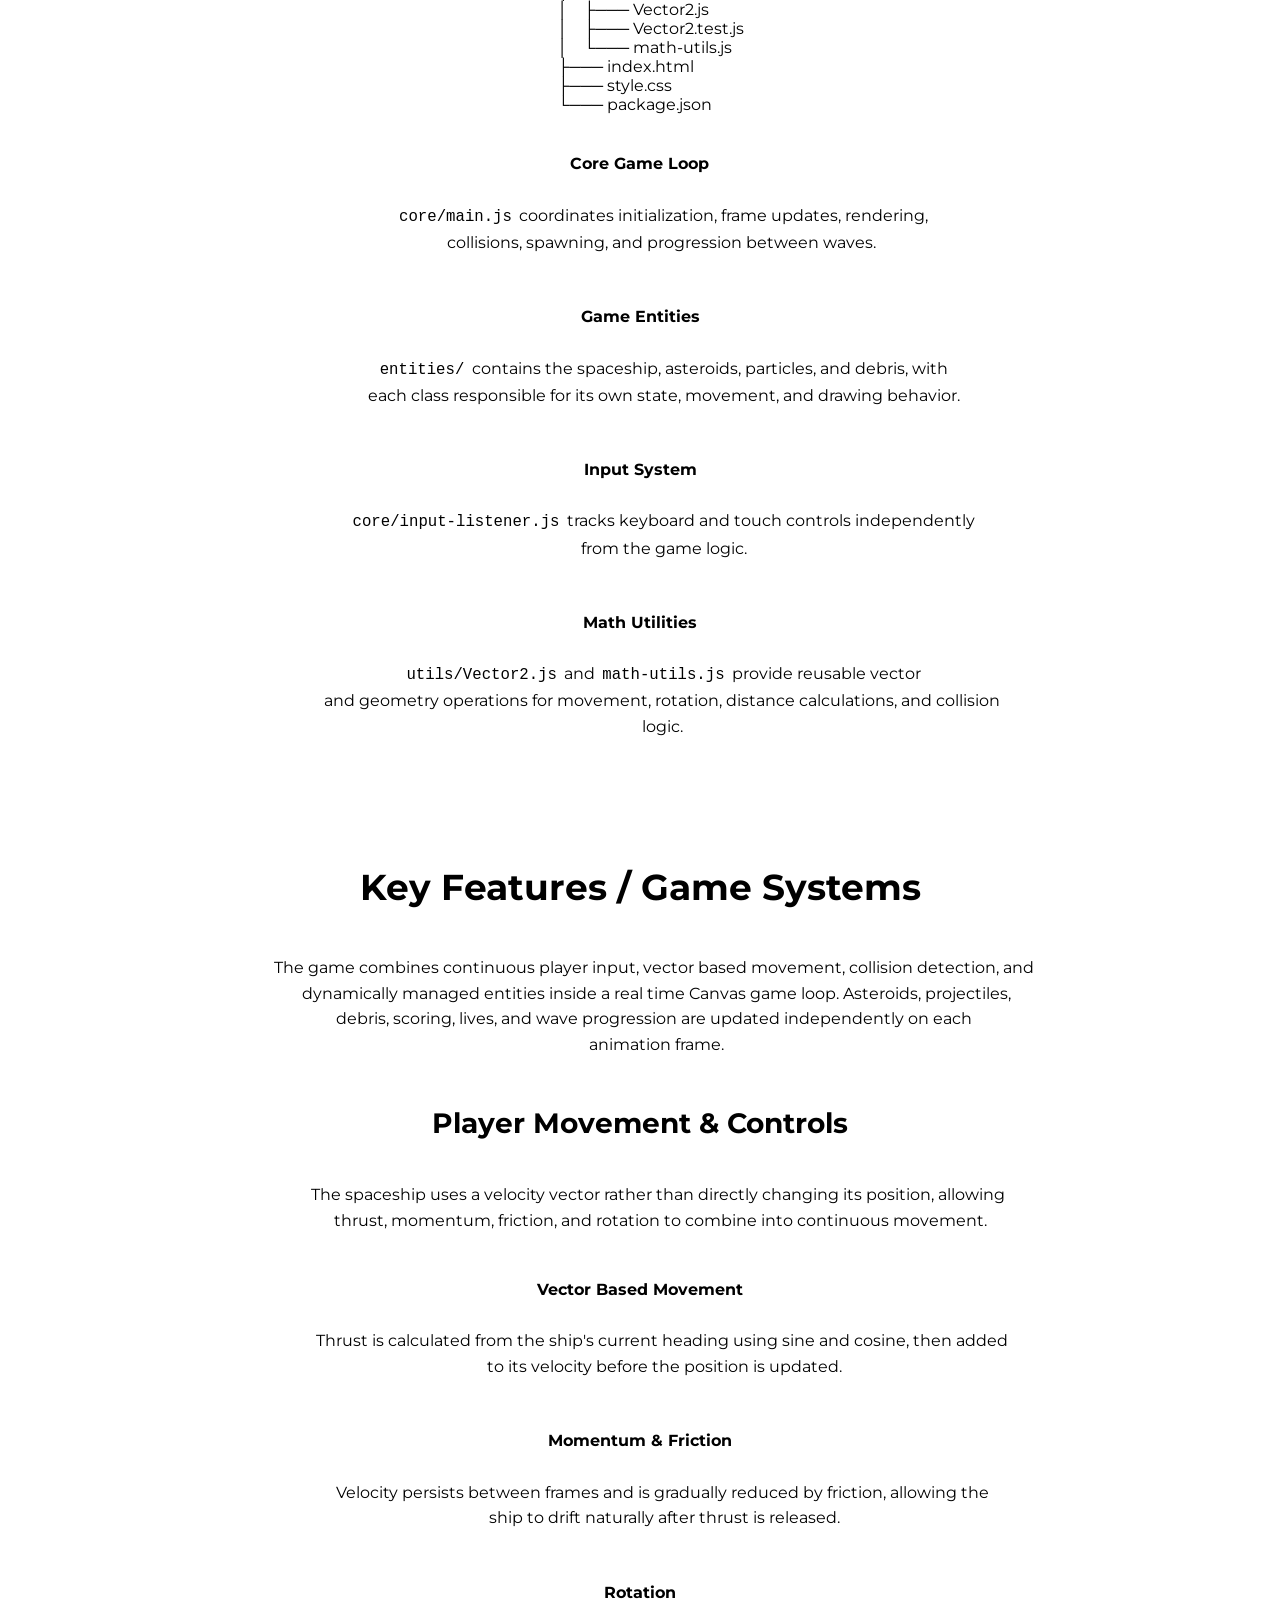
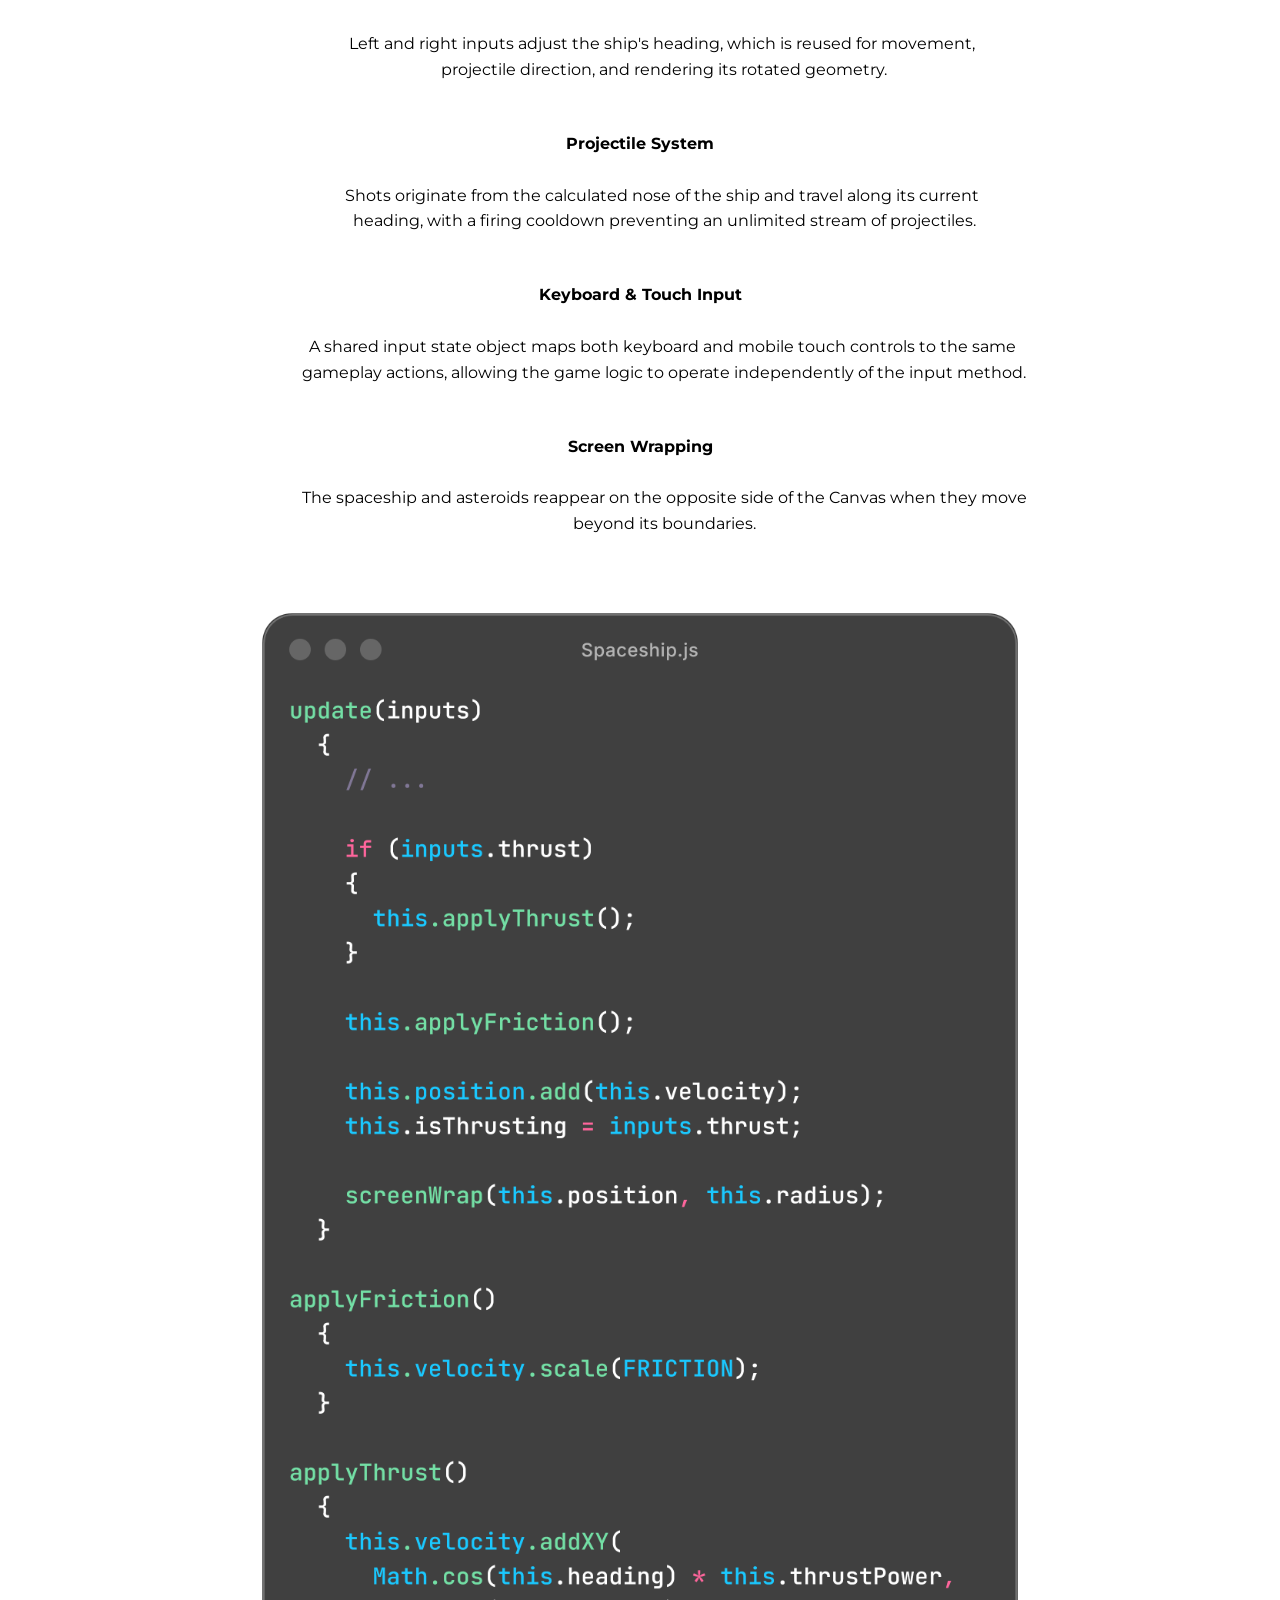
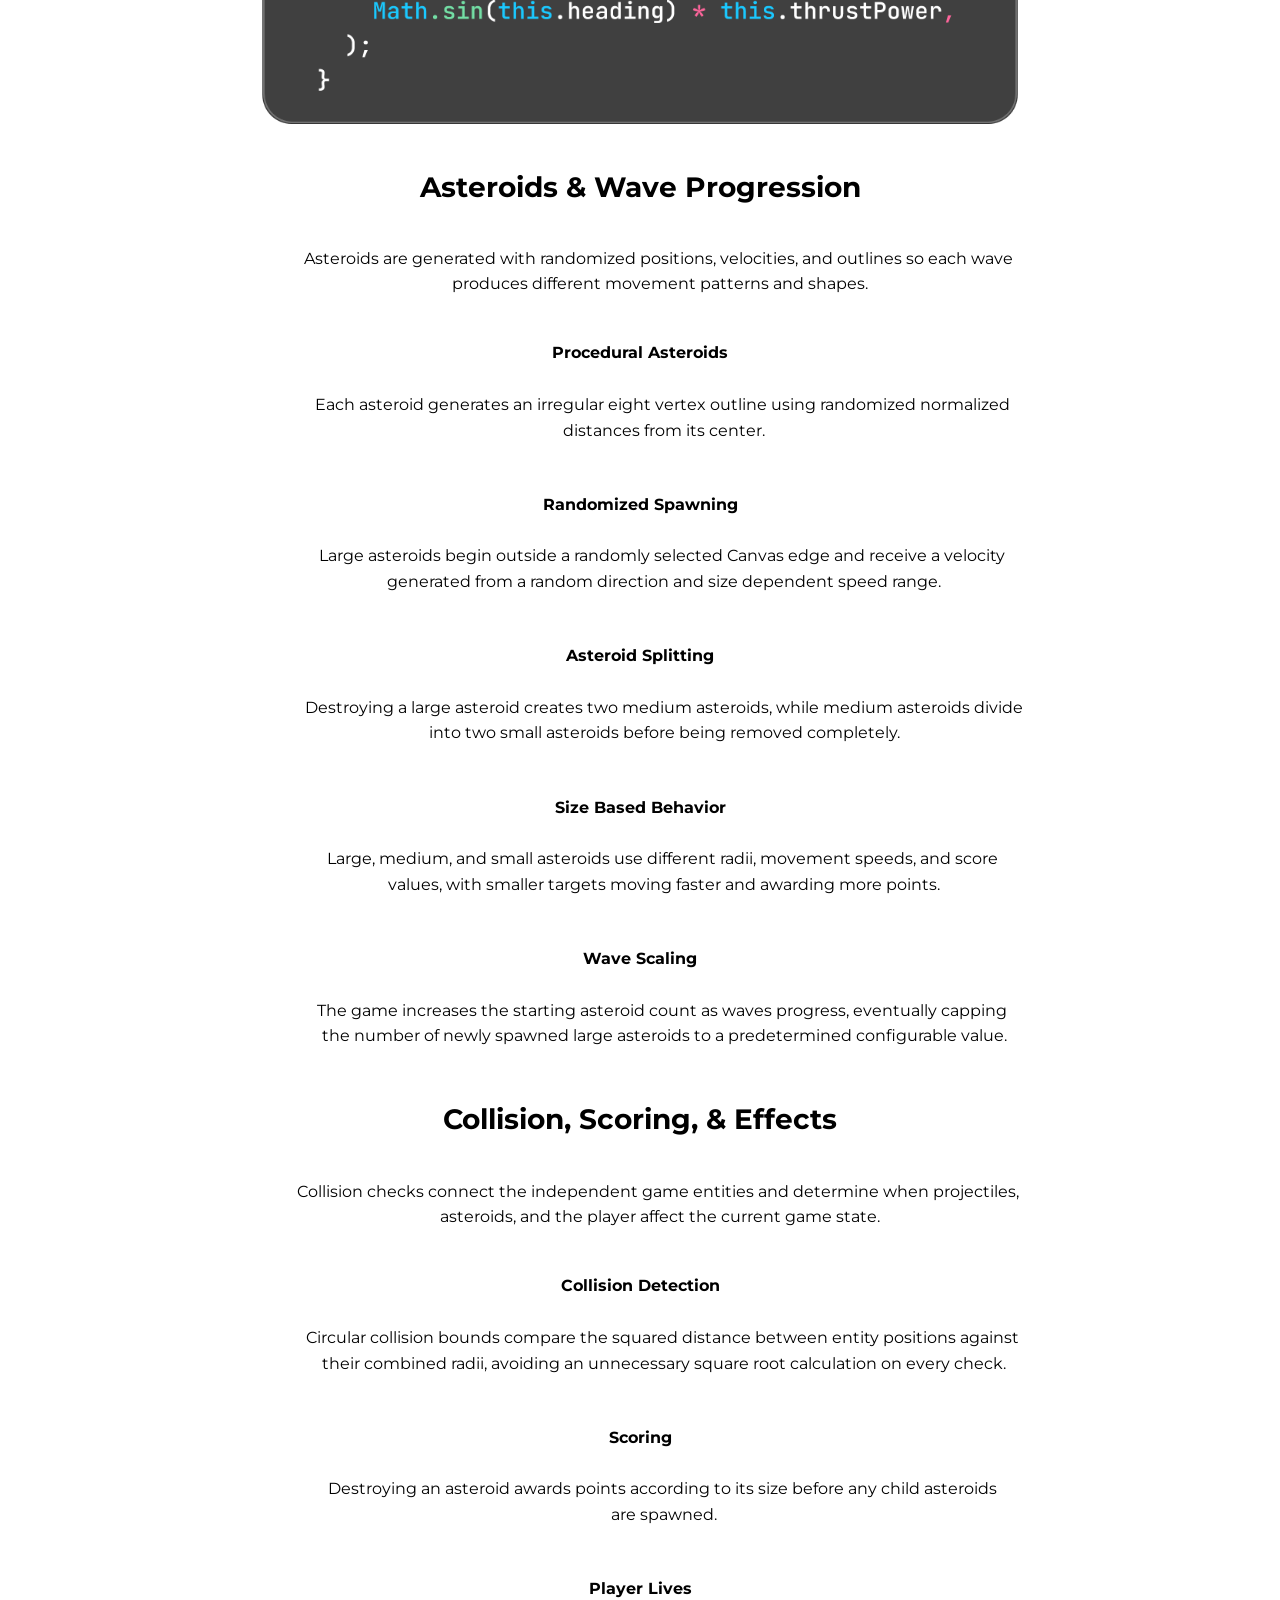
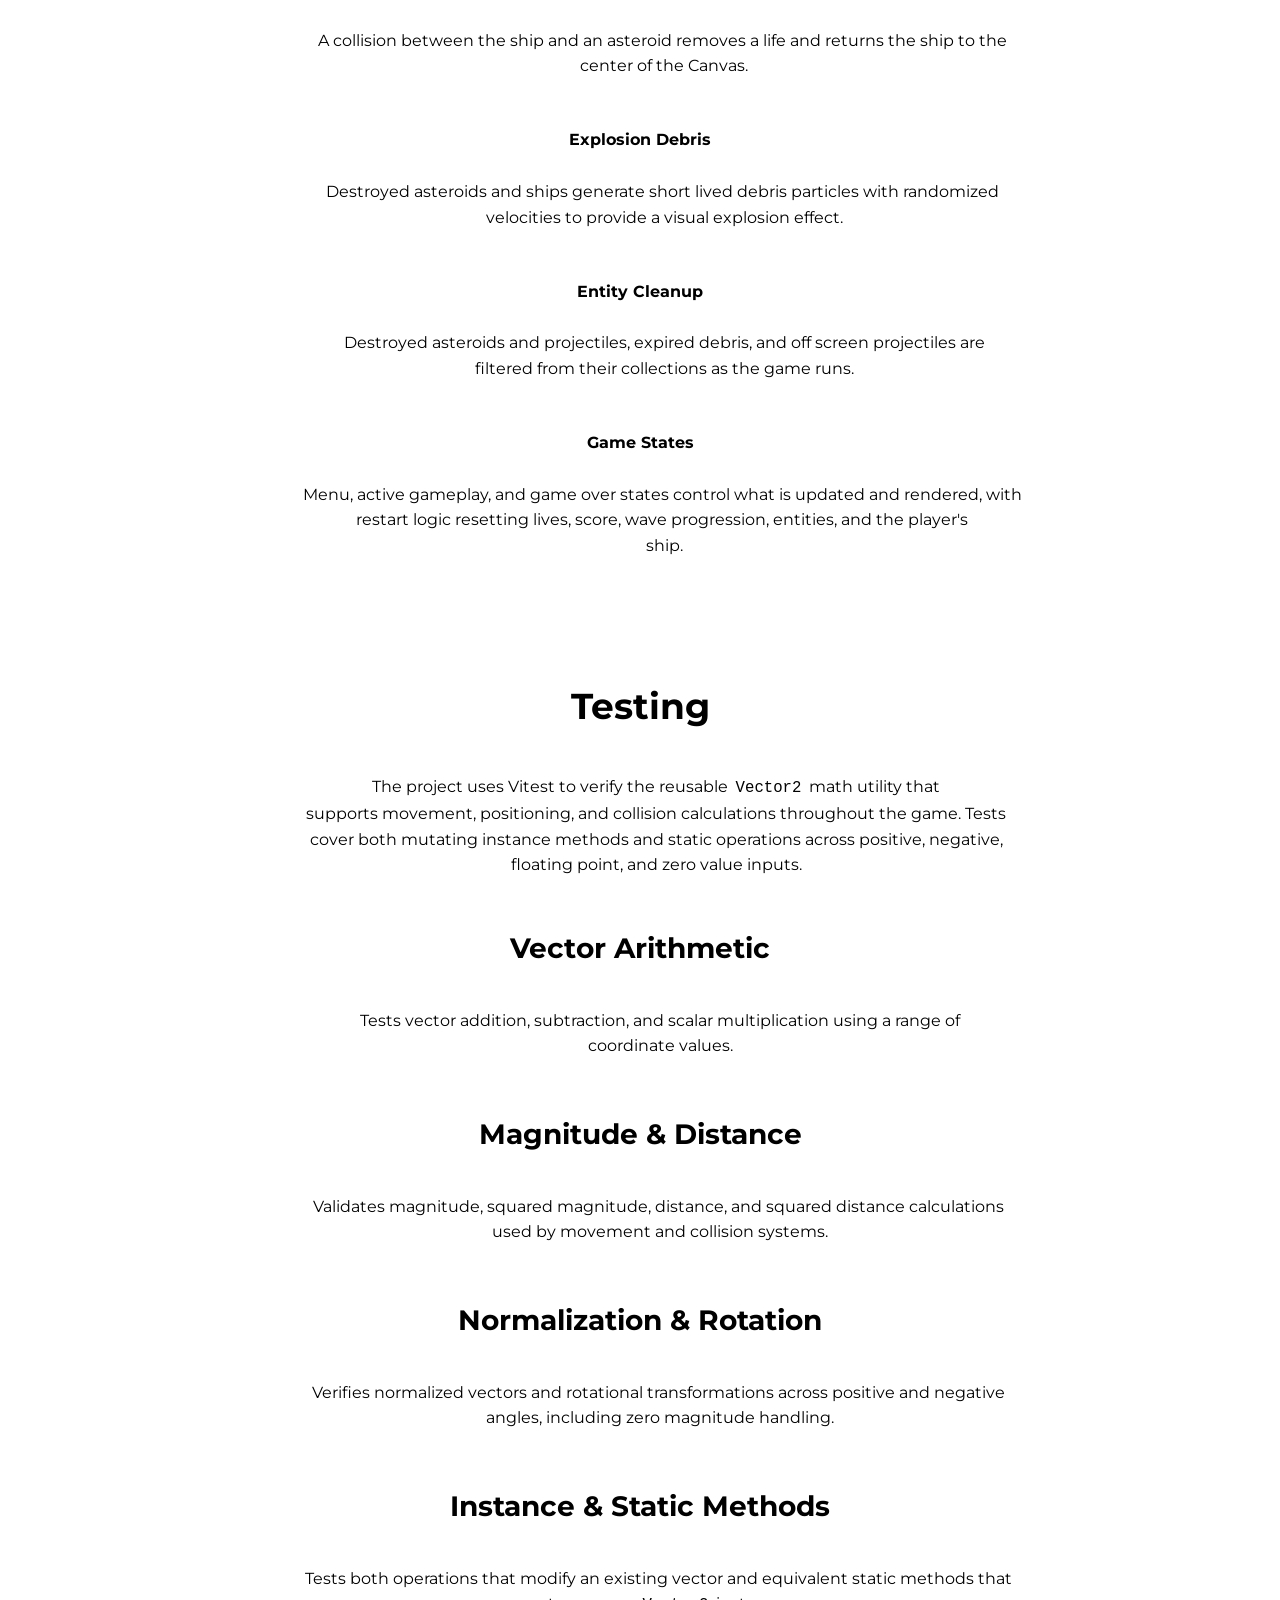
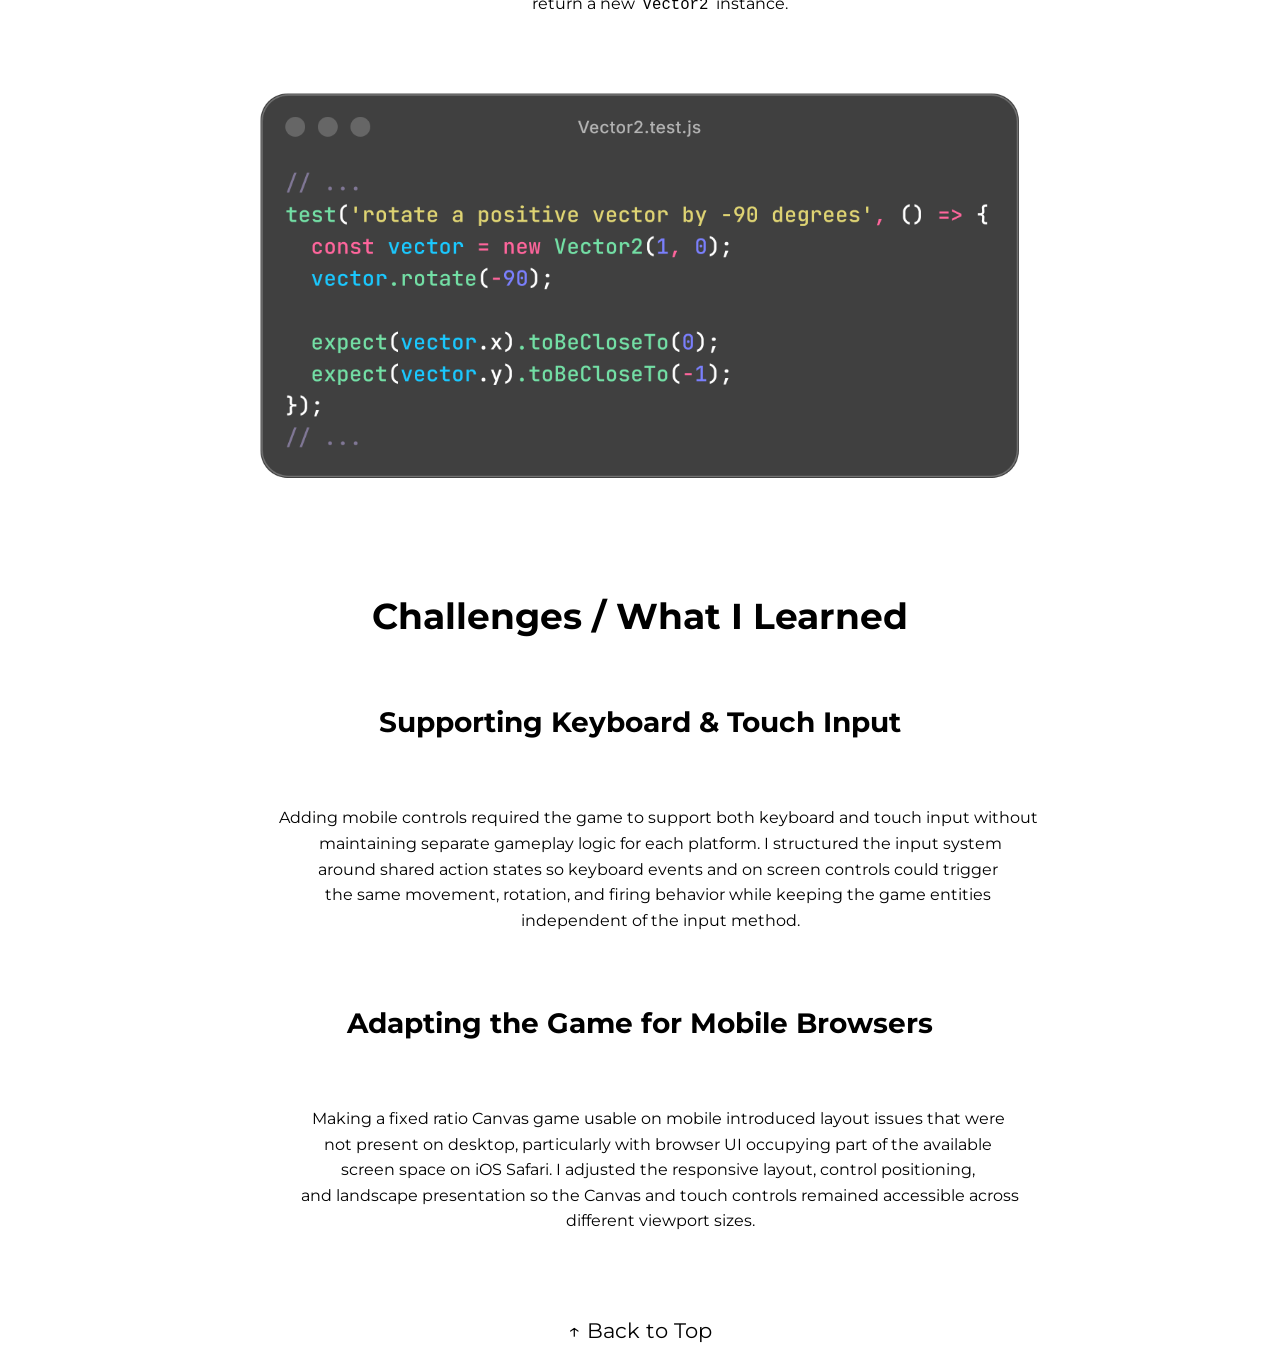
==== commit 76b0db1a: "Converted code snippets from .svg to .png" ====
--- a/asteroids-app.html
+++ b/asteroids-app.html
@@ -192,7 +192,7 @@
       
       <img 
         class="code-snippet"
-        src="src/media/spaceship_snippet.svg"
+        src="src/media/spaceship_snippet.png"
         alt="JavaScript Spaceship update() method"
       />
 
@@ -344,7 +344,7 @@
       </div>
       <img 
         class="code-snippet"
-        src="src/media/vector2_test_snippet.svg"
+        src="src/media/vector2_test_snippet.png"
         alt="JavaScript Vitest test rotation snippet"
       />
     </section>
--- a/css/projects.css
+++ b/css/projects.css
@@ -31,7 +31,9 @@
 .testing p,
 .conclusion p,
 .session-man p,
-.data-model p {
+.data-model p,
+.frontend p,
+.roadmap p {
   white-space: pre-wrap;
 }
 
@@ -57,8 +59,10 @@
 }
 
 .section video {
-  height: 400px;
-  width: auto;
+  display: block;
+  width: 100%;
+  max-width: 800px;
+  height: auto;
 }
 
 /* 
@@ -66,6 +70,12 @@
   -- FEATURES -- 
 +================+ 
 */
+
+.feature-group,
+.feature-item,
+.challenges {
+  min-width: 0;
+}
 
 .feature-group {
   display: flex;
@@ -87,13 +97,33 @@
   gap: 1.5rem;
 }
 
+.roadmap h3 {
+  width: min(100%, 700px);
+  margin: 1.5rem auto 0.75rem;
+  padding-left: 1.5rem;
+  text-align: left;
+}
+
+.roadmap-list {
+  width: min(100%, 700px);
+  margin: 0 auto 2rem;
+  padding-left: 1.5rem;
+}
+
+.roadmap-list li {
+  text-align: left;
+  font-size: 16px;
+  line-height: 1.5;
+  margin-bottom: 0.5rem;
+}
+
 /* 
 +=============+
   -- MEDIA -- 
 +=============+ 
 */
 
-.code_snippet,
+.code-snippet,
 .erd-diagram {
   display: block;
   width: 100%;
@@ -103,10 +133,10 @@
 }
 
 .pre-format {
-  display: flex;
-  flex-direction: column;
   margin: 0;
   padding: 0;
+  max-width: 100%;
+  overflow-x: auto;
   font-family: 'Montserrat', sans-serif;
 }
 
@@ -124,3 +154,32 @@
   text-decoration: none;
   font-size: 1.3rem;
 }
+
+/* 
++==============+
+  -- MOBILE -- 
++==============+ 
+*/
+@media (max-width: 768px) {
+  .section {
+    width: 100%;
+    padding: 2rem 1.25rem;
+  }
+
+  .feature-group,
+  .feature-item,
+  .challenges {
+    width: 100%;
+  }
+
+  .pre-format {
+    width: 100%;
+    overflow-x: auto;
+    font-size: 0.85rem;
+  }
+
+  .roadmap-list,
+  .roadmap h3 {
+    width: 100%;
+  }
+}
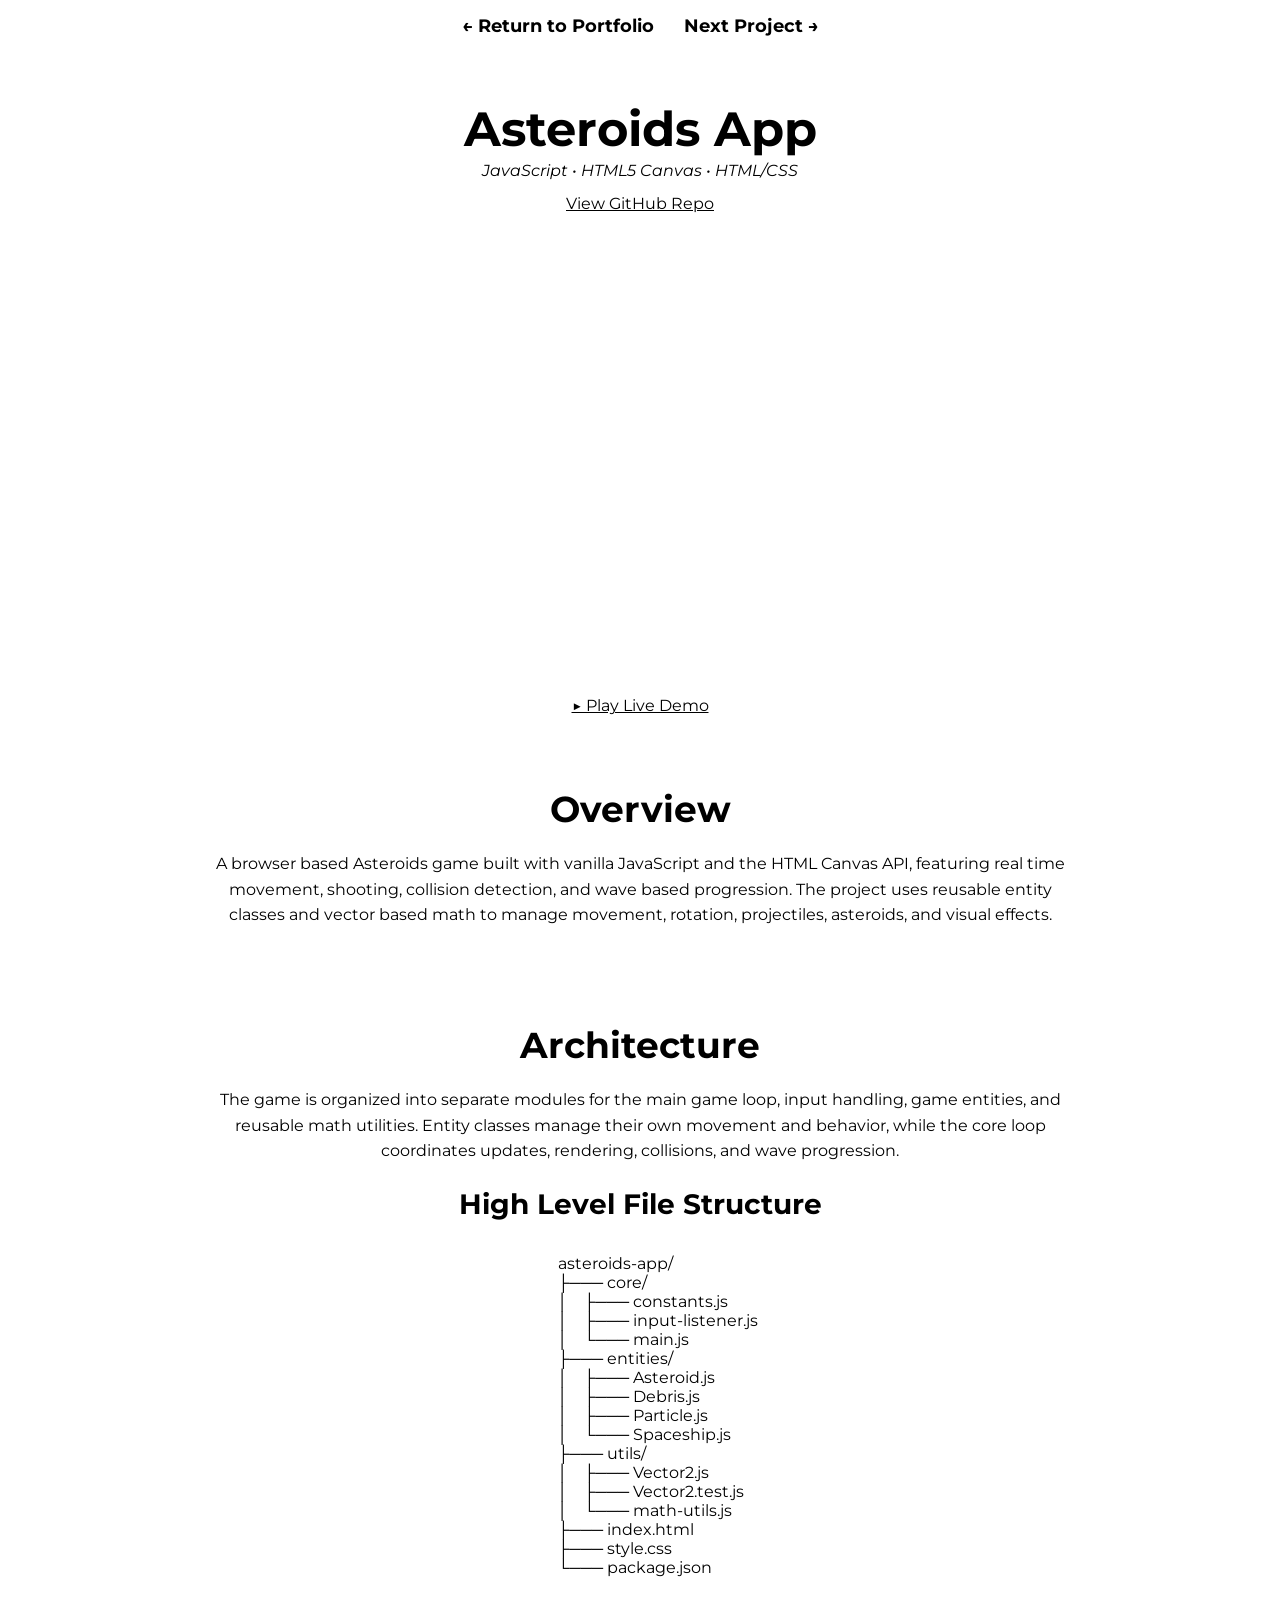
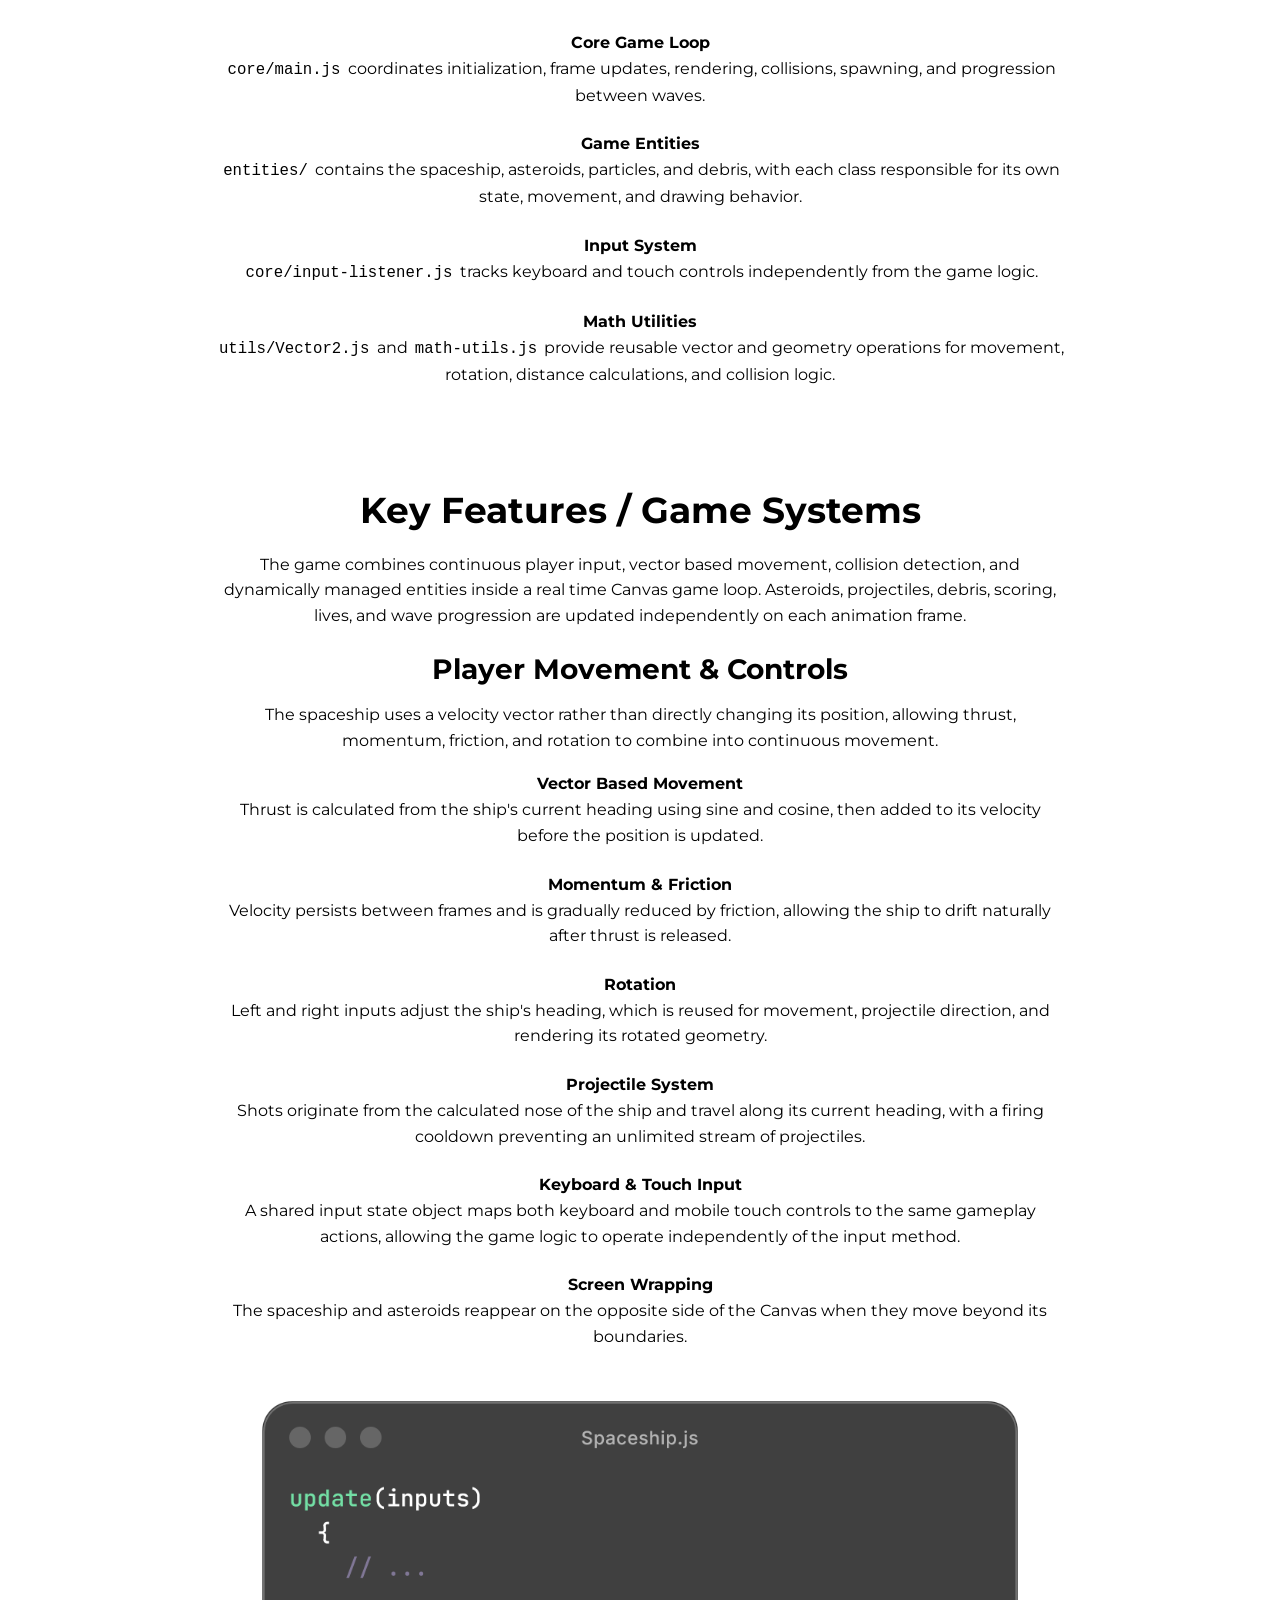
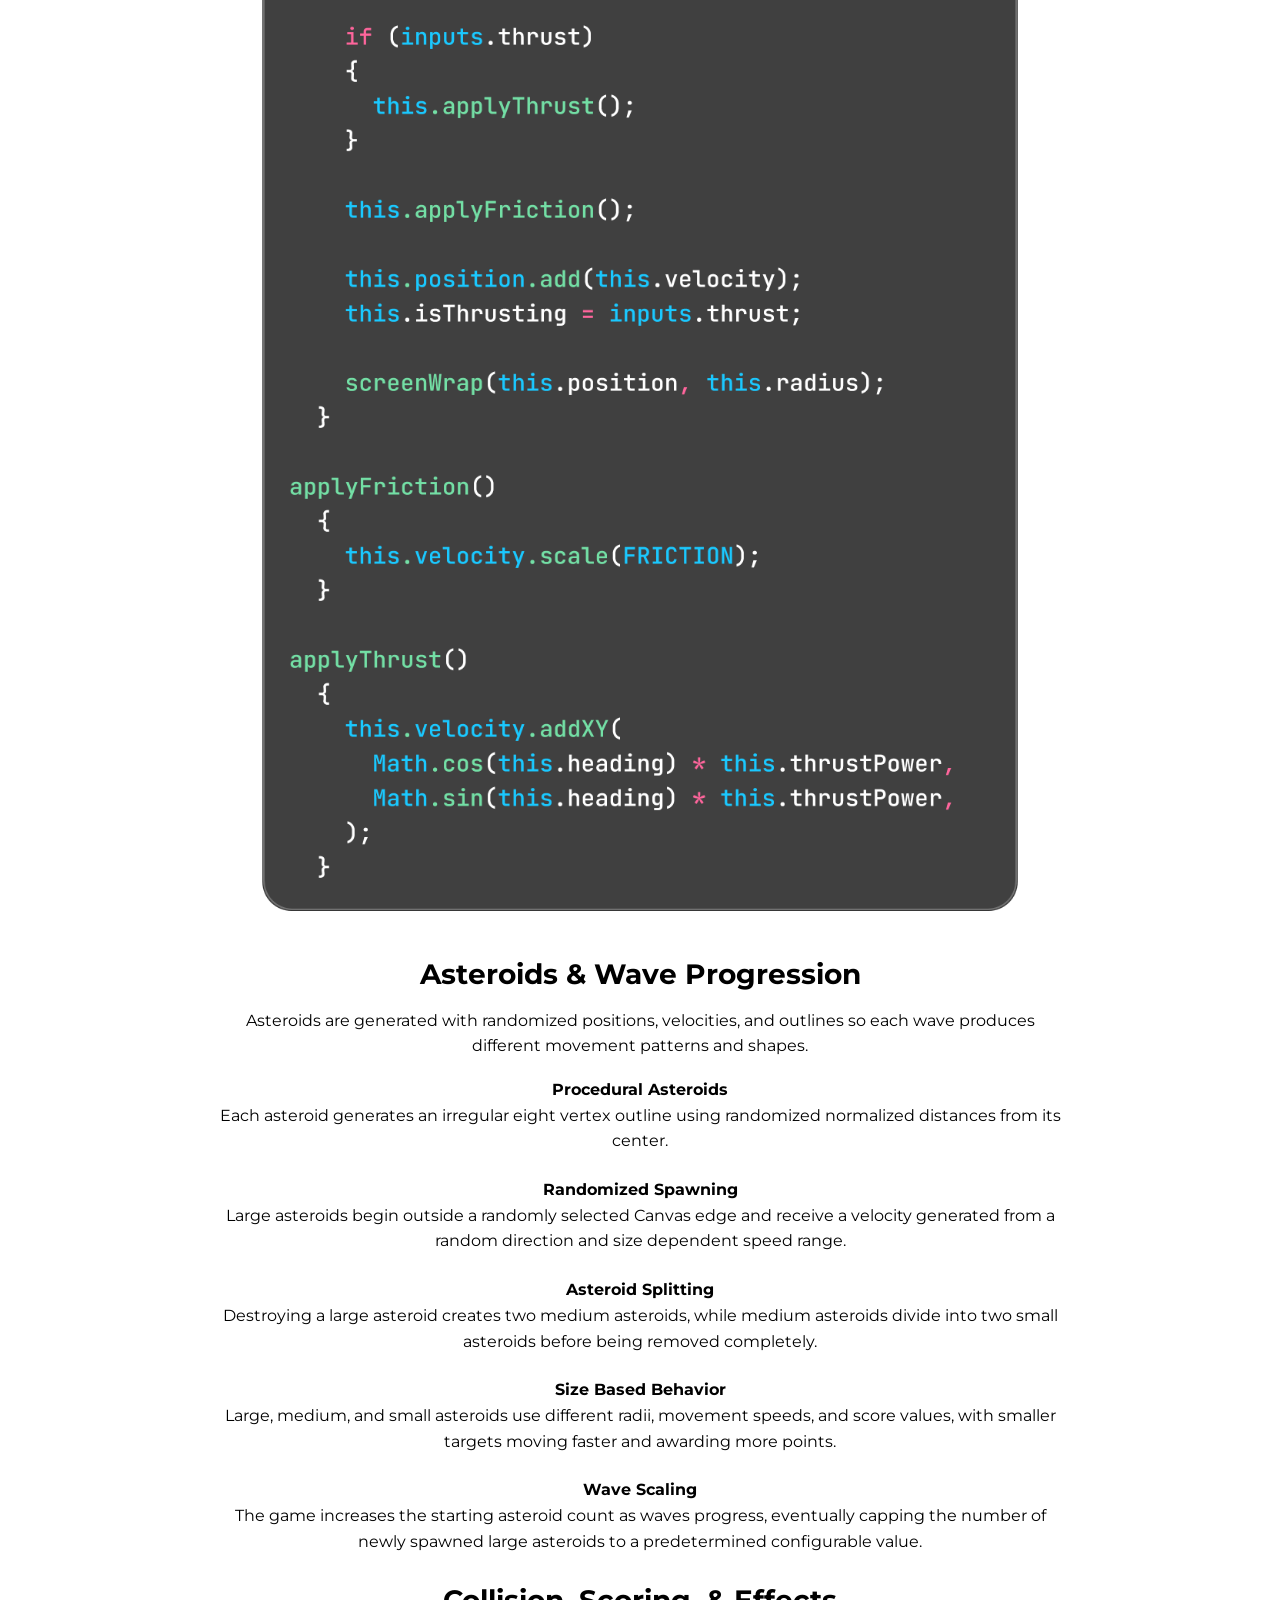
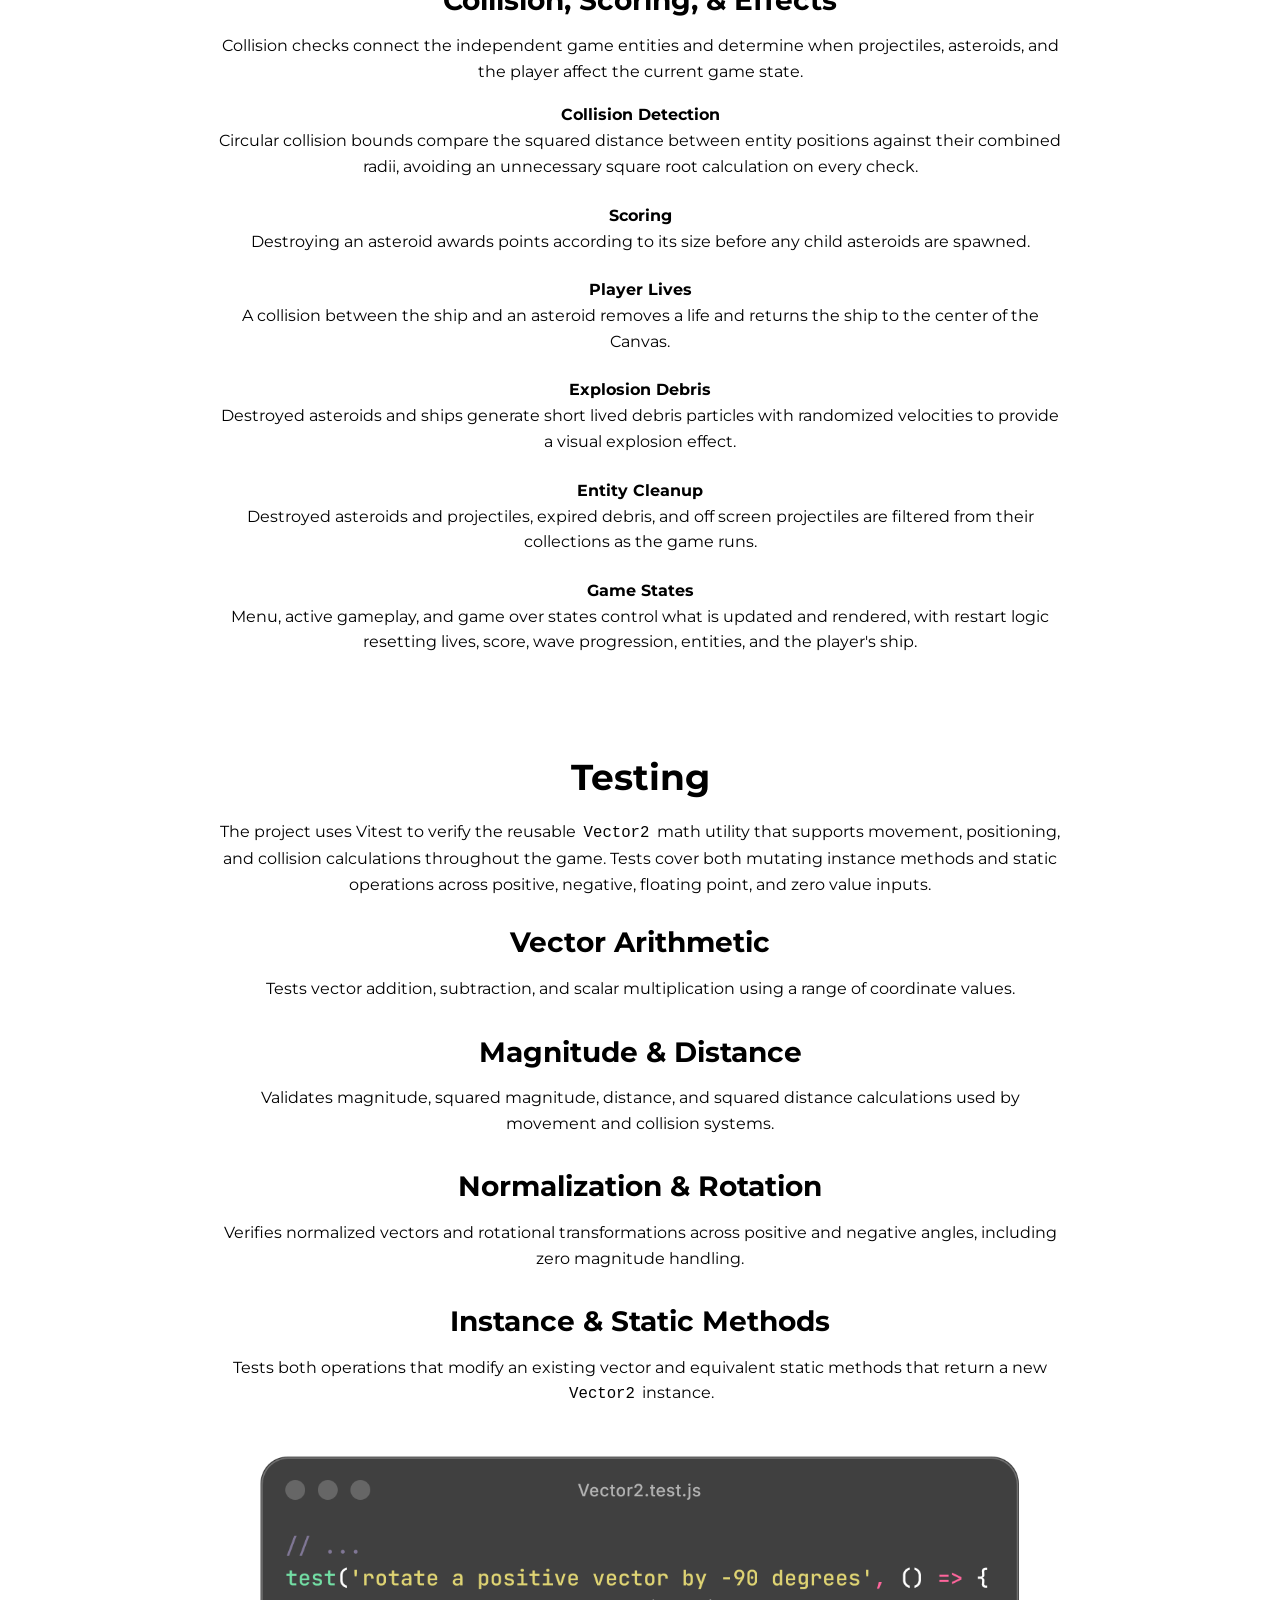
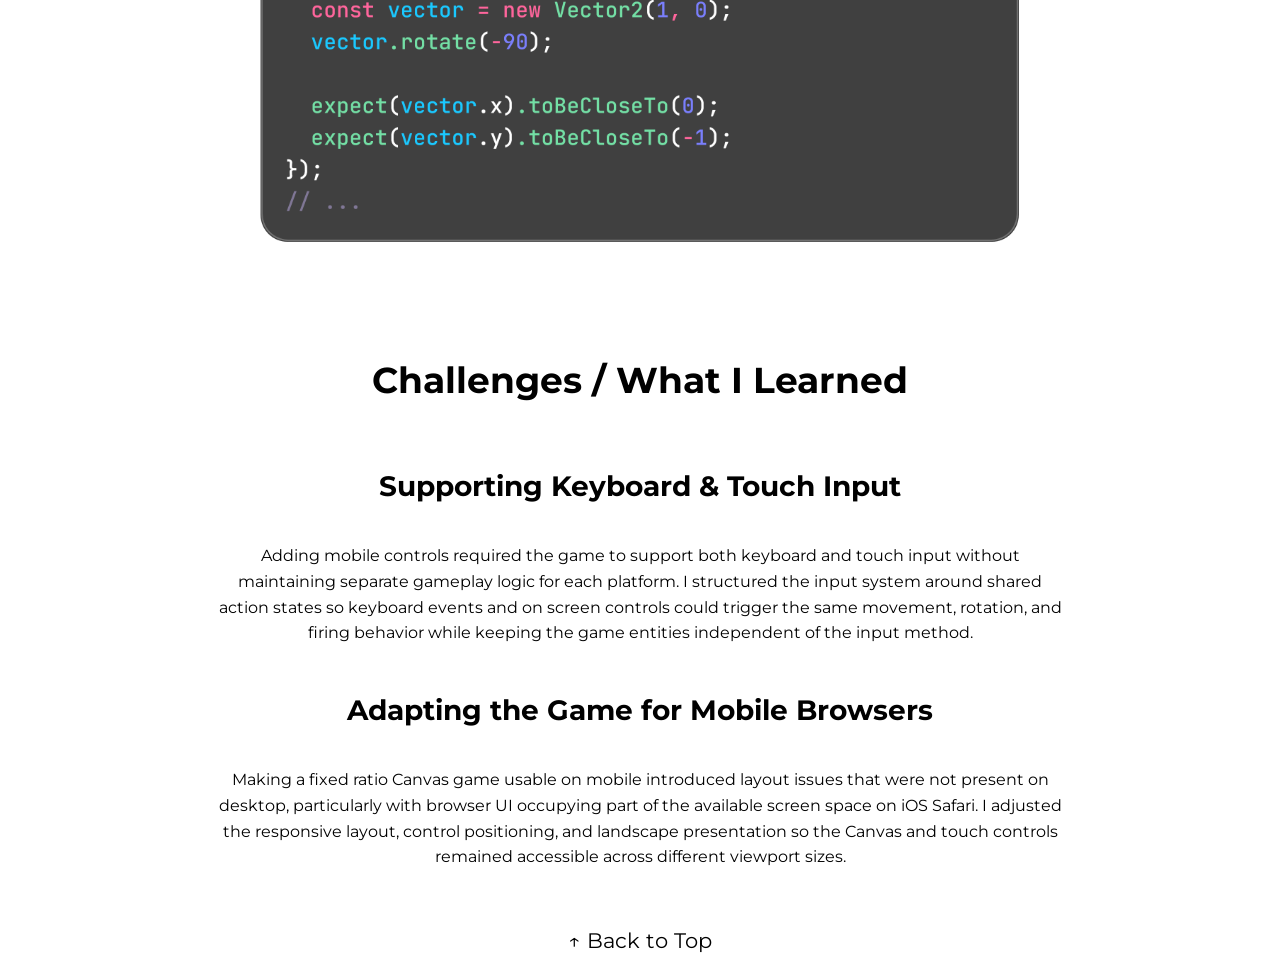
==== commit 745397b9: "Fixed formatting" ====
--- a/asteroids-app.html
+++ b/asteroids-app.html
@@ -18,7 +18,7 @@
           <a href="index.html">← Return to Portfolio</a>
         </li>
         <li>
-          <a href="">Next Project →</a>
+          <a href="soccer-prediction-app.html">Next Project →</a>
         </li>
       </ul>
     </nav>
--- a/css/projects.css
+++ b/css/projects.css
@@ -25,18 +25,6 @@
 +================+ 
 */
 
-.architecture p,
-.overview p,
-.features p,
-.testing p,
-.conclusion p,
-.session-man p,
-.data-model p,
-.frontend p,
-.roadmap p {
-  white-space: pre-wrap;
-}
-
 .section {
   padding-block: 3rem;
 }
@@ -56,6 +44,8 @@
 .section p {
   margin: 0;
   padding: 0;
+  max-width: 850px;
+  white-space: normal;
 }
 
 .section video {
@@ -117,6 +107,12 @@
   margin-bottom: 0.5rem;
 }
 
+.server-warning {
+  text-align: center;
+  line-height: 1.5;
+  padding-inline: 1.25rem;
+}
+
 /* 
 +=============+
   -- MEDIA -- 
@@ -133,11 +129,12 @@
 }
 
 .pre-format {
-  margin: 0;
-  padding: 0;
+  width: max-content;
   max-width: 100%;
+  margin-inline: auto;
   overflow-x: auto;
   font-family: 'Montserrat', sans-serif;
+  text-align: left;
 }
 
 /* 
@@ -173,8 +170,6 @@
   }
 
   .pre-format {
-    width: 100%;
-    overflow-x: auto;
     font-size: 0.85rem;
   }
 
